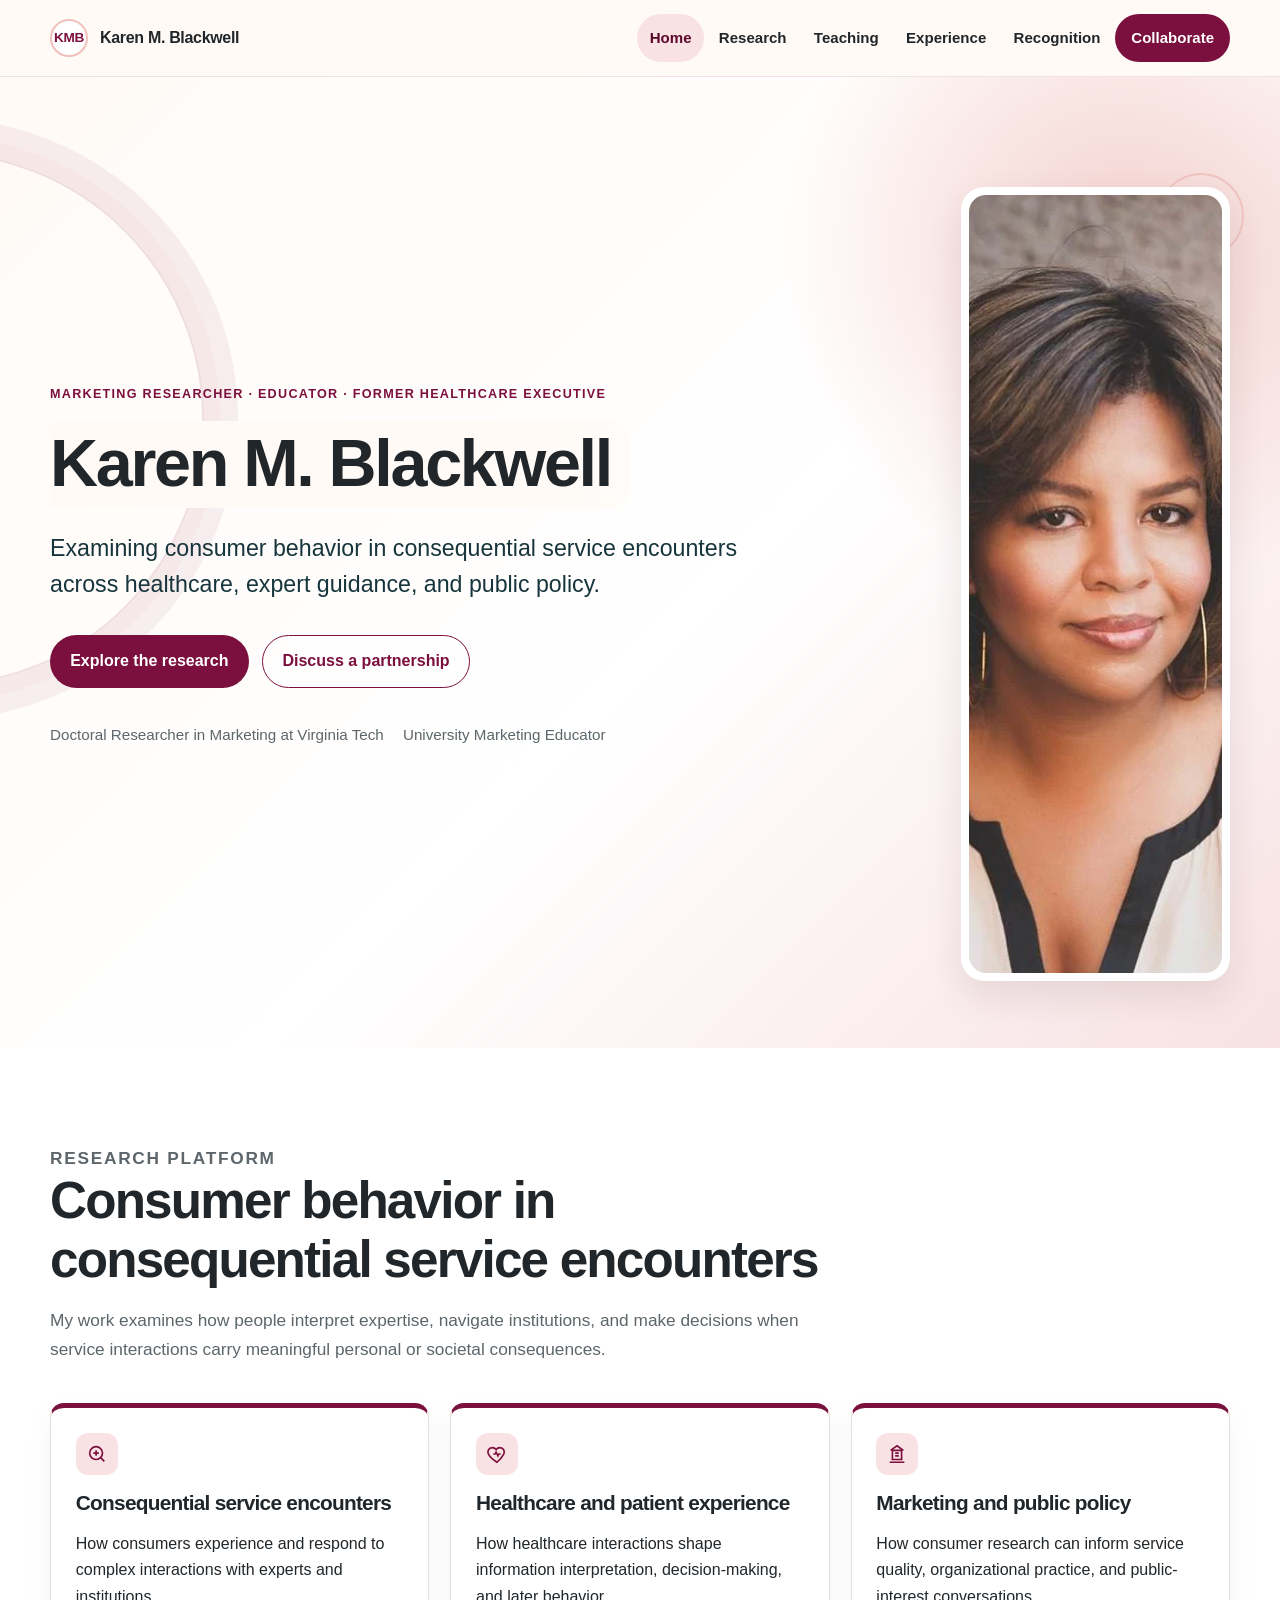
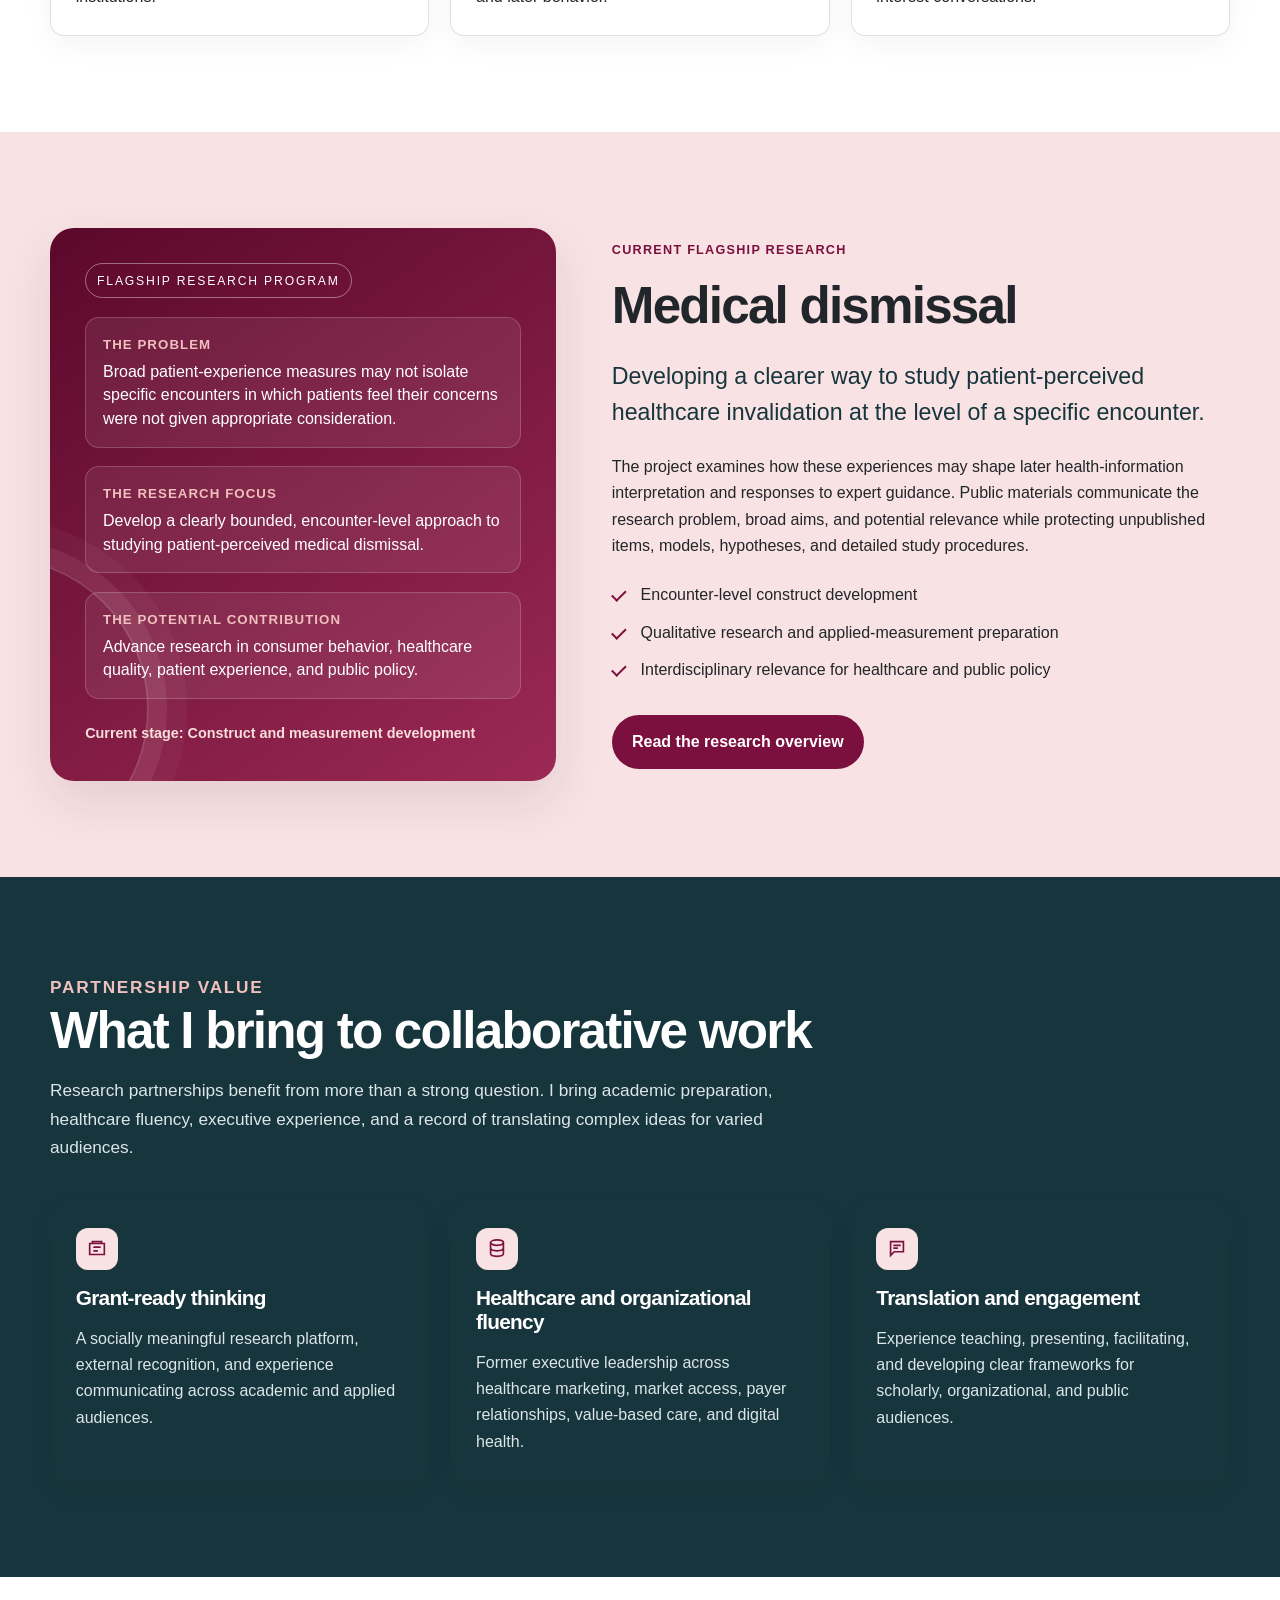
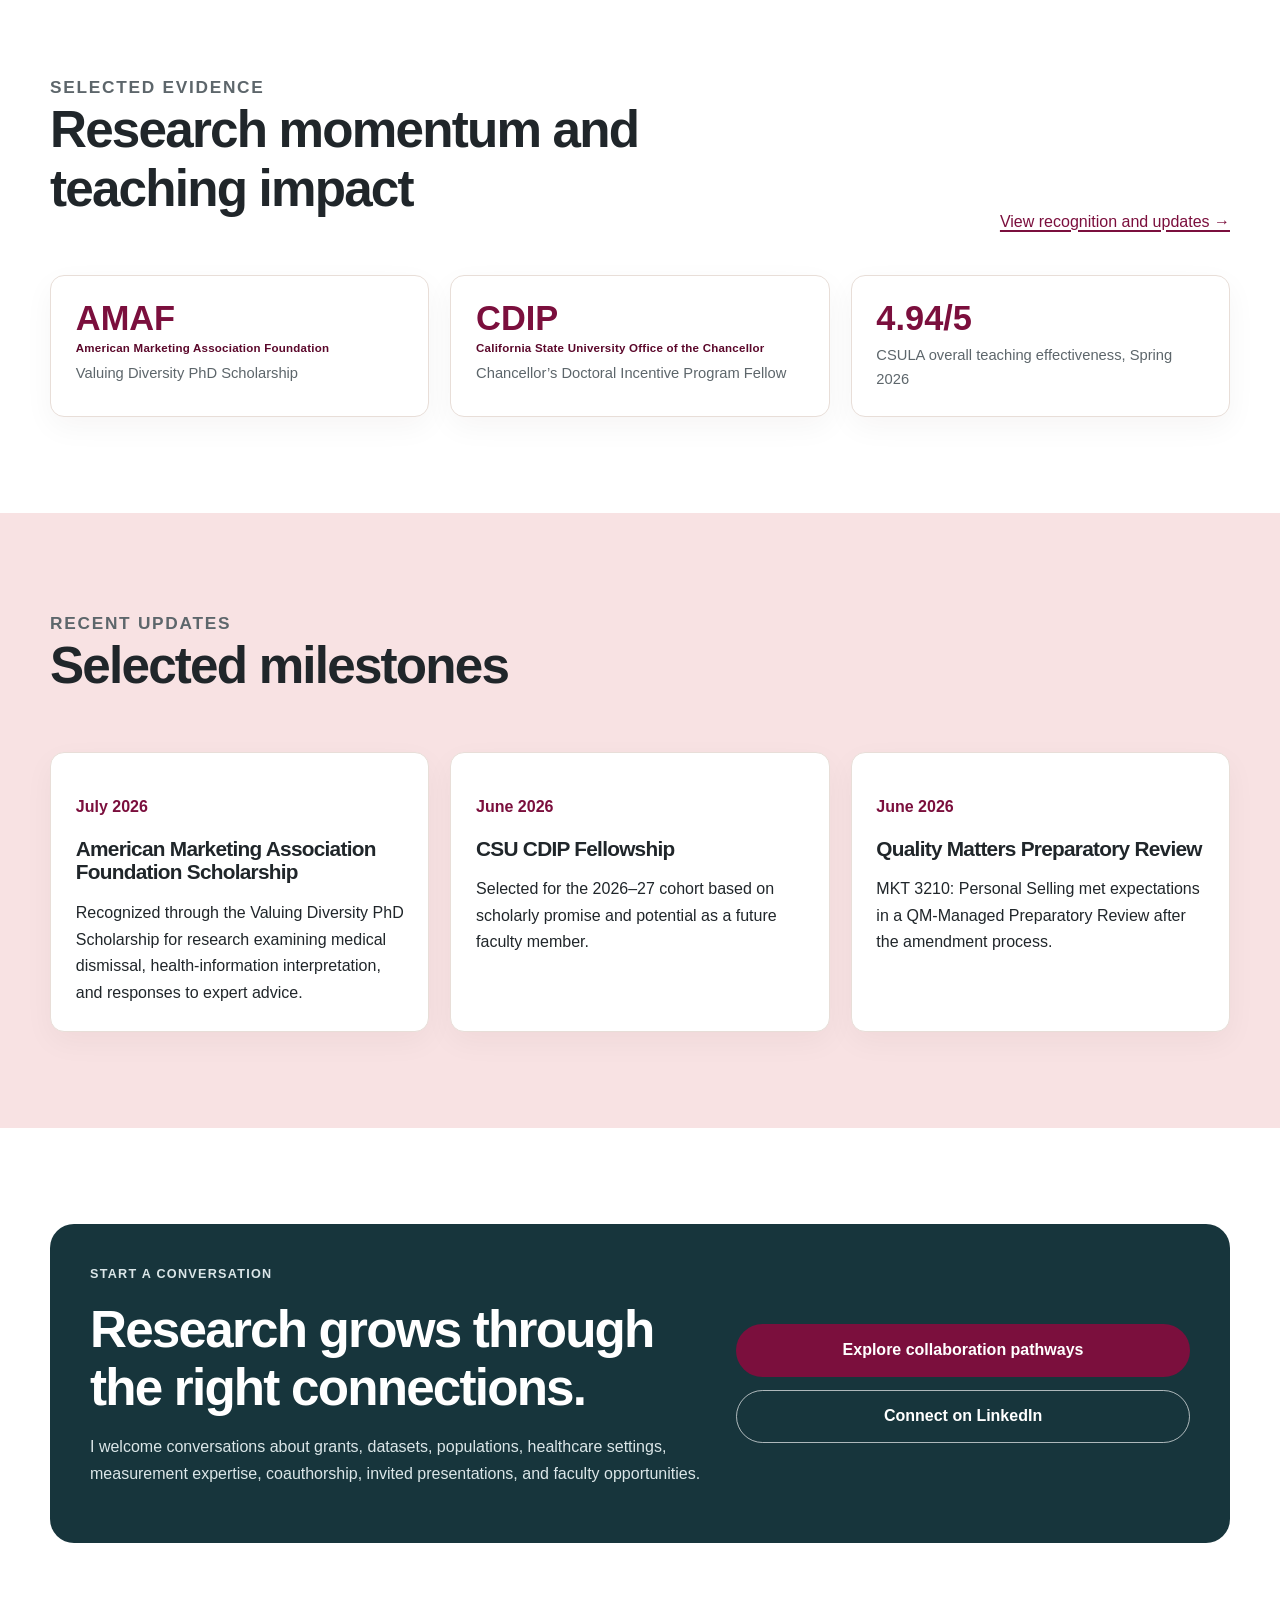
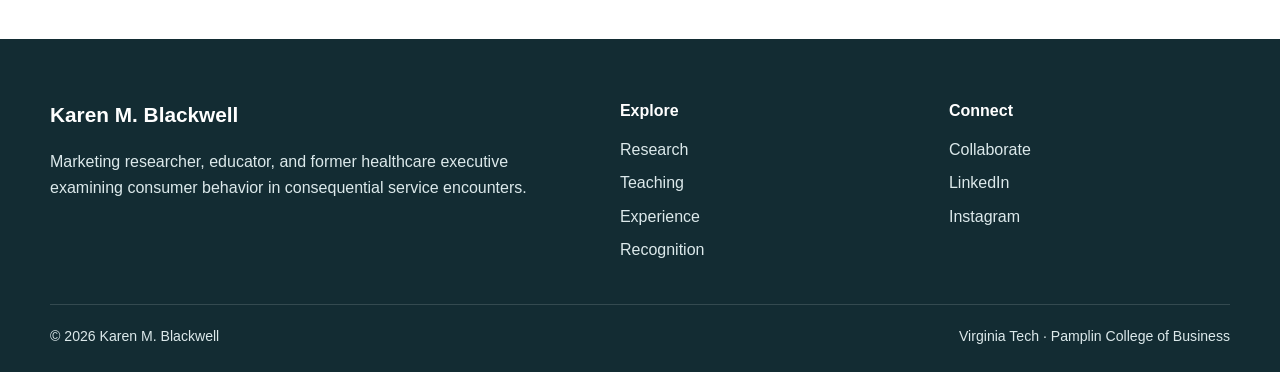
==== index.html @ cff6ad77 "Publish initial Karen M. Blackwell website" ====
<!doctype html>
<html lang="en">
<head>
  <meta charset="utf-8">
  <meta name="viewport" content="width=device-width, initial-scale=1">
  <title>Home | Karen M. Blackwell</title>
  <meta name="description" content="Karen M. Blackwell is a marketing researcher, educator, and former healthcare executive examining consumer behavior, healthcare, and public policy.">
  <meta name="theme-color" content="#7b0f3d">
  <link rel="canonical" href="https://karenmblackwell.com/">
  <link rel="icon" href="assets/images/favicon.svg" type="image/svg+xml">
  <link rel="stylesheet" href="assets/css/styles.css">
  <meta property="og:title" content="Home | Karen M. Blackwell">
  <meta property="og:description" content="Karen M. Blackwell is a marketing researcher, educator, and former healthcare executive examining consumer behavior, healthcare, and public policy.">
  <meta property="og:type" content="website">
  <meta property="og:url" content="https://karenmblackwell.com/">
  <meta property="og:image" content="https://karenmblackwell.com/assets/images/karen-blackwell-headshot.webp">
  <meta name="twitter:card" content="summary_large_image">
  <script type="application/ld+json">{
    "@context":"https://schema.org",
    "@type":"Person",
    "name":"Karen M. Blackwell",
    "url":"https://karenmblackwell.com",
    "image":"https://karenmblackwell.com/assets/images/karen-blackwell-headshot.webp",
    "jobTitle":"Marketing Researcher and Educator",
    "affiliation":[{"@type":"CollegeOrUniversity","name":"Virginia Tech — Pamplin College of Business"},{"@type":"CollegeOrUniversity","name":"California State University, Los Angeles"},{"@type":"CollegeOrUniversity","name":"California State University, Northridge"},{"@type":"CollegeOrUniversity","name":"San Diego State University"}],
    "sameAs":["https://www.linkedin.com/in/karenmblackwell/","https://www.instagram.com/karenmichelleblackwell/"]
  }</script>
</head>
<body>
<a class="skip-link" href="#main">Skip to main content</a>
<header class="site-header">
  <div class="container nav-wrap">
    <a class="brand" href="index.html" aria-label="Karen M. Blackwell home">
      <span class="brand-mark" aria-hidden="true">KMB</span><span class="brand-name">Karen M. Blackwell</span>
    </a>
    <button class="nav-toggle" aria-label="Open navigation" aria-expanded="false" aria-controls="site-nav">
      <svg viewBox="0 0 24 24" fill="none" stroke="currentColor" stroke-width="2"><path d="M4 7h16M4 12h16M4 17h16"/></svg>
    </button>
    <nav class="site-nav" id="site-nav" aria-label="Primary navigation"><a href="index.html" aria-current="page">Home</a>
<a href="research.html">Research</a>
<a href="teaching.html">Teaching</a>
<a href="experience.html">Experience</a>
<a href="recognition.html">Recognition</a>
<a href="collaborate.html" class="nav-cta">Collaborate</a></nav>
  </div>
</header>
<main id="main">
<section class="hero">
  <div class="container hero-grid">
    <div class="hero-copy">
      <p class="eyebrow">Marketing researcher · educator · former healthcare executive</p>
      <h1 class="hero-name">Karen M. Blackwell</h1>
      <p class="lede">Examining consumer behavior in consequential service encounters across healthcare, expert guidance, and public policy.</p>
      <div class="hero-actions">
        <a class="button button-primary" href="research.html">Explore the research</a>
        <a class="button button-secondary" href="collaborate.html">Discuss a partnership</a>
      </div>
      <div class="hero-meta">
        <span>Doctoral Researcher in Marketing at Virginia Tech</span>
        <span>University Marketing Educator</span>
      </div>
    </div>
    <div class="portrait-frame" aria-label="Portrait of Karen M. Blackwell">
      <div class="portrait-ring" aria-hidden="true"></div>
      <div class="portrait-card"><img src="assets/images/karen-blackwell-headshot.webp" width="748" height="778" alt="Karen M. Blackwell"></div>
    </div>
  </div>
</section>

<section class="section section-white">
  <div class="container">
    <div class="section-head"><div><p class="eyebrow">Research platform</p><h2>Consumer behavior in consequential service encounters</h2><p>My work examines how people interpret expertise, navigate institutions, and make decisions when service interactions carry meaningful personal or societal consequences.</p></div></div>
    <div class="grid-3">
      <article class="card card-accent"><div class="icon"><svg aria-hidden="true" viewBox="0 0 24 24" fill="none" stroke="currentColor" stroke-width="1.8"><circle cx="11" cy="11" r="7"/><path d="m20 20-4-4M11 8v6M8 11h6"/></svg></div><h3>Consequential service encounters</h3><p>How consumers experience and respond to complex interactions with experts and institutions.</p></article>
      <article class="card card-accent"><div class="icon"><svg aria-hidden="true" viewBox="0 0 24 24" fill="none" stroke="currentColor" stroke-width="1.8"><path d="M12 21s-7-4.35-9.2-8.5C.9 8.8 3.1 5 6.8 5c2.1 0 3.4 1.1 4.2 2.2C11.8 6.1 13.1 5 15.2 5c3.7 0 5.9 3.8 4 7.5C17 16.65 12 21 12 21Z"/><path d="M8 12h2l1-2 2 4 1-2h2"/></svg></div><h3>Healthcare and patient experience</h3><p>How healthcare interactions shape information interpretation, decision-making, and later behavior.</p></article>
      <article class="card card-accent"><div class="icon"><svg aria-hidden="true" viewBox="0 0 24 24" fill="none" stroke="currentColor" stroke-width="1.8"><path d="M4 21h16M6 18h12M7 8h10v10H7zM5 8l7-5 7 5"/><path d="M10 11h4M10 14h4"/></svg></div><h3>Marketing and public policy</h3><p>How consumer research can inform service quality, organizational practice, and public-interest conversations.</p></article>
    </div>
  </div>
</section>

<section class="section section-blush">
  <div class="container flagship">
    <div class="research-summary-panel" aria-label="Medical dismissal research summary">
      <span class="measure">Flagship research program</span>
      <div class="research-summary-item">
        <span class="research-summary-label">The problem</span>
        <p>Broad patient-experience measures may not isolate specific encounters in which patients feel their concerns were not given appropriate consideration.</p>
      </div>
      <div class="research-summary-item">
        <span class="research-summary-label">The research focus</span>
        <p>Develop a clearly bounded, encounter-level approach to studying patient-perceived medical dismissal.</p>
      </div>
      <div class="research-summary-item">
        <span class="research-summary-label">The potential contribution</span>
        <p>Advance research in consumer behavior, healthcare quality, patient experience, and public policy.</p>
      </div>
      <div class="research-stage">Current stage: Construct and measurement development</div>
    </div>
    <div>
      <p class="eyebrow">Current flagship research</p>
      <h2>Medical dismissal</h2>
      <p class="lede">Developing a clearer way to study patient-perceived healthcare invalidation at the level of a specific encounter.</p>
      <p>The project examines how these experiences may shape later health-information interpretation and responses to expert guidance. Public materials communicate the research problem, broad aims, and potential relevance while protecting unpublished items, models, hypotheses, and detailed study procedures.</p>
      <ul class="list-check"><li>Encounter-level construct development</li><li>Qualitative research and applied-measurement preparation</li><li>Interdisciplinary relevance for healthcare and public policy</li></ul>
      <div class="hero-actions"><a class="button button-primary" href="research.html#medical-dismissal">Read the research overview</a></div>
    </div>
  </div>
</section>

<section class="section section-teal">
  <div class="container">
    <div class="section-head"><div><p class="eyebrow">Partnership value</p><h2>What I bring to collaborative work</h2><p class="muted">Research partnerships benefit from more than a strong question. I bring academic preparation, healthcare fluency, executive experience, and a record of translating complex ideas for varied audiences.</p></div></div>
    <div class="grid-3">
      <article class="card card-teal"><div class="icon"><svg aria-hidden="true" viewBox="0 0 24 24" fill="none" stroke="currentColor" stroke-width="1.8"><path d="M4 6h16v12H4z"/><path d="M8 10h8M8 14h5M7 6V4h10v2"/></svg></div><h3>Grant-ready thinking</h3><p>A socially meaningful research platform, external recognition, and experience communicating across academic and applied audiences.</p></article>
      <article class="card card-teal"><div class="icon"><svg aria-hidden="true" viewBox="0 0 24 24" fill="none" stroke="currentColor" stroke-width="1.8"><ellipse cx="12" cy="5" rx="7" ry="3"/><path d="M5 5v6c0 1.7 3.1 3 7 3s7-1.3 7-3V5M5 11v6c0 1.7 3.1 3 7 3s7-1.3 7-3v-6"/></svg></div><h3>Healthcare and organizational fluency</h3><p>Former executive leadership across healthcare marketing, market access, payer relationships, value-based care, and digital health.</p></article>
      <article class="card card-teal"><div class="icon"><svg aria-hidden="true" viewBox="0 0 24 24" fill="none" stroke="currentColor" stroke-width="1.8"><path d="M5 4h14v11H9l-4 4V4Z"/><path d="M8 8h8M8 11h5"/></svg></div><h3>Translation and engagement</h3><p>Experience teaching, presenting, facilitating, and developing clear frameworks for scholarly, organizational, and public audiences.</p></article>
    </div>
  </div>
</section>

<section class="section section-white">
  <div class="container">
    <div class="section-head"><div><p class="eyebrow">Selected evidence</p><h2>Research momentum and teaching impact</h2></div><a href="recognition.html">View recognition and updates →</a></div>
    <div class="grid-3">
      <div class="card"><span class="number">AMAF</span><span class="card-source">American Marketing Association Foundation</span><span class="label">Valuing Diversity PhD Scholarship</span></div>
      <div class="card"><span class="number">CDIP</span><span class="card-source">California State University Office of the Chancellor</span><span class="label">Chancellor’s Doctoral Incentive Program Fellow</span></div>
      <div class="card"><span class="number">4.94/5</span><span class="label">CSULA overall teaching effectiveness, Spring 2026</span></div>
    </div>
  </div>
</section>

<section class="section section-blush">
  <div class="container">
    <div class="section-head"><div><p class="eyebrow">Recent updates</p><h2>Selected milestones</h2></div></div>
    <div class="grid-3">
      <article class="card"><p class="kicker">July 2026</p><h3>American Marketing Association Foundation Scholarship</h3><p>Recognized through the Valuing Diversity PhD Scholarship for research examining medical dismissal, health-information interpretation, and responses to expert advice.</p></article>
      <article class="card"><p class="kicker">June 2026</p><h3>CSU CDIP Fellowship</h3><p>Selected for the 2026–27 cohort based on scholarly promise and potential as a future faculty member.</p></article>
      <article class="card"><p class="kicker">June 2026</p><h3>Quality Matters Preparatory Review</h3><p>MKT 3210: Personal Selling met expectations in a QM-Managed Preparatory Review after the amendment process.</p></article>
    </div>
  </div>
</section>

<section class="section section-white">
  <div class="container contact-panel">
    <div><p class="eyebrow">Start a conversation</p><h2>Research grows through the right connections.</h2><p>I welcome conversations about grants, datasets, populations, healthcare settings, measurement expertise, coauthorship, invited presentations, and faculty opportunities.</p></div>
    <div class="contact-actions"><a class="button button-primary" href="collaborate.html">Explore collaboration pathways</a><a class="button button-secondary" href="https://www.linkedin.com/in/karenmblackwell/" target="_blank" rel="noopener">Connect on LinkedIn</a></div>
  </div>
</section>
</main>
<footer class="site-footer">
  <div class="container">
    <div class="footer-grid">
      <div>
        <div class="footer-brand">Karen M. Blackwell</div>
        <p>Marketing researcher, educator, and former healthcare executive examining consumer behavior in consequential service encounters.</p>
      </div>
      <div>
        <div class="footer-title">Explore</div>
        <div class="footer-links">
          <a href="research.html">Research</a><a href="teaching.html">Teaching</a><a href="experience.html">Experience</a><a href="recognition.html">Recognition</a>
        </div>
      </div>
      <div>
        <div class="footer-title">Connect</div>
        <div class="footer-links">
          <a href="collaborate.html">Collaborate</a>
          <a href="https://www.linkedin.com/in/karenmblackwell/" target="_blank" rel="noopener">LinkedIn</a>
          <a href="https://www.instagram.com/karenmichelleblackwell/" target="_blank" rel="noopener">Instagram</a>
        </div>
      </div>
    </div>
    <div class="footer-bottom"><span>© <span data-current-year></span> Karen M. Blackwell</span><span>Virginia Tech · Pamplin College of Business</span></div>
  </div>
</footer>
<script src="assets/js/main.js" defer></script>
</body>
</html>
---- assets/css/styles.css ----
:root {
  --burgundy: #7b0f3d;
  --burgundy-dark: #5b082b;
  --burgundy-soft: #9b2955;
  --teal: #1f414a;
  --teal-dark: #17353c;
  --ivory: #fffaf6;
  --paper: #ffffff;
  --blush: #f8e2e3;
  --peach: #efc0bc;
  --rose: #d9668f;
  --ink: #20262a;
  --muted: #5d666b;
  --line: #e8ded8;
  --shadow: 0 20px 50px rgba(62, 25, 39, 0.10);
  --radius: 24px;
  --radius-sm: 14px;
  --max: 1180px;
}

* { box-sizing: border-box; }
html { scroll-behavior: smooth; }
body {
  margin: 0;
  color: var(--ink);
  background: var(--ivory);
  font-family: Inter, ui-sans-serif, -apple-system, BlinkMacSystemFont, "Segoe UI", sans-serif;
  line-height: 1.65;
  text-rendering: optimizeLegibility;
}
img { max-width: 100%; display: block; }
a { color: var(--burgundy); text-decoration-thickness: 1.5px; text-underline-offset: 0.18em; }
a:hover { color: var(--burgundy-dark); }
button, a { -webkit-tap-highlight-color: transparent; }
:focus-visible { outline: 3px solid #e6a31a; outline-offset: 4px; border-radius: 6px; }
.skip-link { position: fixed; left: 1rem; top: -5rem; z-index: 999; background: var(--teal-dark); color: white; padding: .8rem 1rem; border-radius: 8px; }
.skip-link:focus { top: 1rem; }

.container { width: min(calc(100% - 2rem), var(--max)); margin-inline: auto; }
.site-header { position: sticky; top: 0; z-index: 50; background: rgba(255,250,246,.94); backdrop-filter: blur(16px); border-bottom: 1px solid rgba(123,15,61,.10); }
.nav-wrap { min-height: 76px; display: flex; align-items: center; justify-content: space-between; gap: 1rem; }
.brand { display: inline-flex; align-items: center; gap: .75rem; color: var(--ink); text-decoration: none; font-weight: 780; letter-spacing: -.02em; }
.brand-mark { width: 38px; height: 38px; border-radius: 50%; border: 2px solid var(--peach); display: grid; place-items: center; color: var(--burgundy); font-size: .85rem; background: white; }
.brand-name { white-space: nowrap; }
.nav-toggle { display: none; border: 0; background: transparent; padding: .5rem; color: var(--ink); }
.nav-toggle svg { width: 28px; height: 28px; }
.site-nav { display: flex; align-items: center; gap: .15rem; }
.site-nav a { color: var(--ink); text-decoration: none; font-weight: 650; padding: .7rem .78rem; border-radius: 999px; font-size: .94rem; }
.site-nav a:hover, .site-nav a[aria-current="page"] { background: var(--blush); color: var(--burgundy-dark); }
.site-nav .nav-cta { background: var(--burgundy); color: white; padding-inline: 1rem; }
.site-nav .nav-cta:hover, .site-nav .nav-cta[aria-current="page"] { background: var(--burgundy-dark); color: white; }

main { overflow: hidden; }
.hero { position: relative; min-height: 650px; display: grid; align-items: center; padding: 4.6rem 0 4.2rem; background:
 radial-gradient(circle at 88% 18%, rgba(239,192,188,.75), transparent 25%),
 linear-gradient(135deg, var(--ivory) 0%, #fff 55%, var(--blush) 100%); }
.hero::before, .page-hero::before { content:""; position:absolute; width: 530px; height: 530px; border-radius:50%; border: 2px solid rgba(123,15,61,.12); left:-330px; top:75px; box-shadow: 0 0 0 16px rgba(239,192,188,.12), 0 0 0 34px rgba(123,15,61,.06); }
.hero-grid { position: relative; display: grid; grid-template-columns: minmax(0, 1fr) 250px; gap: 1.25rem; align-items: center; }
.eyebrow { margin: 0 0 1rem; color: var(--burgundy); font-weight: 800; letter-spacing: .1em; text-transform: uppercase; font-size: .79rem; }
h1, h2, h3 { line-height: 1.15; margin-top: 0; letter-spacing: -.035em; }
h1 { font-size: clamp(3.15rem, 6vw, 5.8rem); margin-bottom: 1.25rem; }
h2 { font-size: clamp(2rem, 4vw, 3.35rem); margin-bottom: 1rem; }
h3 { font-size: 1.3rem; margin-bottom: .55rem; }
.lede { font-size: clamp(1.16rem, 2vw, 1.45rem); color: var(--teal-dark); max-width: 760px; line-height: 1.55; }
 .hero-copy { position: relative; z-index: 4; padding-right: 1rem; }
.hero-copy .lede { max-width: 700px; }
.hero-name { position: relative; z-index: 5; width: fit-content; max-width: calc(100% + 72px); margin-right: -72px; padding: .05em .28em .1em 0; background: linear-gradient(90deg, rgba(255,250,246,.99) 0%, rgba(255,250,246,.96) 78%, rgba(255,250,246,.72) 100%); border-radius: 0 20px 20px 0; font-size: clamp(3.05rem, 5.2vw, 5rem); white-space: nowrap; }
.hero-actions { display: flex; gap: .85rem; flex-wrap: wrap; margin-top: 2rem; }
.button { display: inline-flex; align-items: center; justify-content: center; gap: .55rem; min-height: 48px; border-radius: 999px; padding: .78rem 1.2rem; text-decoration: none; font-weight: 780; border: 1px solid transparent; }
.button-primary { background: var(--burgundy); color: white; }
.button-primary:hover { color: white; background: var(--burgundy-dark); transform: translateY(-1px); }
.button-secondary { border-color: var(--burgundy); color: var(--burgundy); background: rgba(255,255,255,.55); }
.button-secondary:hover { background: var(--blush); }
.hero-meta { display: flex; flex-wrap: wrap; gap: .7rem 1.2rem; margin-top: 2.1rem; color: var(--muted); font-size: .95rem; }
.hero-meta span { display: inline-flex; gap: .45rem; align-items: center; }
.portrait-frame { position: relative; z-index: 2; justify-self: end; align-self: center; width: min(100%, 250px); margin: 2.25rem 0 0 -3.75rem; }
.portrait-card { position: relative; z-index: 2; padding: .5rem; background: white; border-radius: 23px; box-shadow: 0 16px 36px rgba(62,25,39,.10); }
.portrait-card img { width: 100%; aspect-ratio: .90; object-fit: cover; object-position: center 20%; border-radius: 17px; }
.portrait-ring { position: absolute; inset: -14px -14px auto auto; width: 86px; height: 86px; border: 2px solid var(--peach); border-radius: 50%; z-index: 1; opacity: .85; }

.section { padding: 6rem 0; }
.section-sm { padding: 4rem 0; }
.section-white { background: white; }
.section-teal { background: var(--teal-dark); color: white; }
.section-teal .eyebrow { color: var(--peach); }
.section-teal .muted, .section-teal p { color: #dbe6e8; }
.section-blush { background: var(--blush); }
.section-head { display: flex; align-items: end; justify-content: space-between; gap: 2rem; margin-bottom: 2.5rem; }
.section-head > div { max-width: 790px; }
.section-head p { margin: 0; color: var(--muted); font-size: 1.08rem; }
.kicker { color: var(--burgundy); font-weight: 800; }
.grid-2 { display: grid; grid-template-columns: repeat(2, minmax(0, 1fr)); gap: 1.5rem; }
.grid-3 { display: grid; grid-template-columns: repeat(3, minmax(0, 1fr)); gap: 1.3rem; }
.grid-4 { display: grid; grid-template-columns: repeat(4, minmax(0, 1fr)); gap: 1.1rem; }
.card { position: relative; background: white; padding: 1.55rem; border: 1px solid var(--line); border-radius: var(--radius-sm); box-shadow: 0 10px 30px rgba(45,28,34,.045); }
.card p:last-child { margin-bottom: 0; }
.card .icon { width: 42px; height: 42px; border-radius: 12px; display: grid; place-items: center; margin-bottom: 1rem; background: var(--blush); color: var(--burgundy); }
.card .icon svg { width: 22px; height: 22px; }
.card-accent { border-top: 5px solid var(--burgundy); }
.card-teal { background: var(--teal-dark); color: white; border-color: transparent; }
.card-teal p { color: #dbe6e8; }
.number { display:block; font-size: 2.15rem; font-weight: 850; color: var(--burgundy); line-height: 1; margin-bottom: .45rem; }
 .card-source { display:block; margin:-.12rem 0 .35rem; color:var(--burgundy-dark); font-size:.72rem; font-weight:760; line-height:1.3; letter-spacing:.02em; }
.label { display:block; color: var(--muted); font-size: .92rem; }

.flagship { display: grid; grid-template-columns: .9fr 1.1fr; gap: 3.5rem; align-items: center; }
.research-summary-panel { position: relative; min-height: 430px; padding: 2.2rem; border-radius: var(--radius); background: linear-gradient(145deg, var(--burgundy-dark), var(--burgundy-soft)); color: white; overflow: hidden; box-shadow: var(--shadow); display: flex; flex-direction: column; gap: 1.15rem; }
.research-summary-panel::before { content:""; position:absolute; width: 300px; height:300px; border: 2px solid rgba(255,255,255,.18); border-radius:50%; left:-205px; bottom:-80px; box-shadow: 0 0 0 18px rgba(239,192,188,.09), 0 0 0 38px rgba(255,255,255,.035); }
.research-summary-panel .measure { align-self:flex-start; position:relative; z-index:1; color:#fff; font-size:.76rem; letter-spacing:.15em; text-transform:uppercase; border:1px solid rgba(255,255,255,.4); border-radius:999px; padding:.42rem .68rem; }
.research-summary-item { position:relative; z-index:1; padding:1rem 1.05rem; border:1px solid rgba(255,255,255,.18); border-radius:14px; background:rgba(255,255,255,.075); }
.research-summary-label { display:block; color:var(--peach); font-weight:820; font-size:.83rem; letter-spacing:.08em; text-transform:uppercase; margin-bottom:.25rem; }
.research-summary-item p { margin:0; color:white; line-height:1.48; }
.research-stage { position:relative; z-index:1; margin-top:auto; padding-top:.3rem; color:#f8dedb; font-size:.9rem; font-weight:700; }
.objective-grid { margin:1rem 0 2rem; }
.objective-number { display:inline-grid; place-items:center; width:38px; height:38px; margin-bottom:.9rem; border-radius:50%; background:var(--blush); color:var(--burgundy); font-weight:850; }
.list-check { list-style: none; padding: 0; margin: 1.4rem 0 0; }
.list-check li { position: relative; padding-left: 1.8rem; margin-bottom: .7rem; }
.list-check li::before { content:""; position:absolute; left:0; top:.5em; width:.75rem; height:.4rem; border-left: 2px solid var(--burgundy); border-bottom: 2px solid var(--burgundy); transform: rotate(-45deg); }
.section-teal .list-check li::before { border-color: var(--peach); }

.quote { padding: 1.6rem; border-left: 4px solid var(--rose); background: white; border-radius: 0 var(--radius-sm) var(--radius-sm) 0; }
.quote blockquote { margin: 0; font-size: 1.08rem; }
.quote cite { display: block; margin-top: .8rem; color: var(--muted); font-style: normal; font-size: .9rem; }

.page-hero { position: relative; padding: 5.3rem 0 4.2rem; background: linear-gradient(135deg, #fff 0%, var(--blush) 100%); border-bottom: 1px solid var(--line); }
.page-hero .container { position: relative; }
.page-hero h1 { font-size: clamp(2.8rem, 6vw, 5rem); max-width: 980px; }
.page-hero .lede { max-width: 900px; }

.content-grid { display: grid; grid-template-columns: minmax(0, 1fr) 300px; gap: 4rem; align-items: start; }
.sidebar { position: sticky; top: 105px; }
.sidebar-card { background: white; border:1px solid var(--line); border-radius: var(--radius-sm); padding:1.3rem; }
.sidebar-card + .sidebar-card { margin-top:1rem; }
.sidebar-card h3 { font-size:1rem; letter-spacing:0; }
.sidebar-card ul { padding-left:1.1rem; margin-bottom:0; }
.prose { font-size:1.07rem; }
.prose h2 { margin-top:3.3rem; }
.prose h2:first-child { margin-top:0; }
.prose h3 { margin-top:2rem; }
.prose p { max-width: 80ch; }
.callout { margin:2rem 0; padding:1.5rem; border-radius: var(--radius-sm); background:var(--blush); border-left:5px solid var(--burgundy); }
.tags { display:flex; flex-wrap:wrap; gap:.55rem; margin-top:1rem; }
.tag { display:inline-flex; padding:.35rem .68rem; border-radius:999px; background:#f2ece8; color:var(--teal-dark); font-size:.86rem; font-weight:700; }

.timeline { position:relative; padding-left:1.7rem; }
.timeline::before { content:""; position:absolute; left:.32rem; top:.3rem; bottom:.3rem; width:2px; background:var(--peach); }
.timeline-item { position:relative; padding:0 0 2.2rem 1.35rem; }
.timeline-item::before { content:""; position:absolute; left:-1.82rem; top:.35rem; width:.75rem; height:.75rem; border-radius:50%; background:var(--burgundy); border:3px solid var(--ivory); box-shadow:0 0 0 2px var(--burgundy); }
.timeline-item time { color:var(--burgundy); font-weight:800; font-size:.88rem; text-transform:uppercase; letter-spacing:.08em; }
.timeline-item h3 { margin:.35rem 0 .45rem; }

.experience-band { display:grid; grid-template-columns: 300px 1fr; gap:3rem; padding:2.4rem 0; border-top:1px solid var(--line); }
.experience-band:first-child { border-top:0; padding-top:0; }
.experience-band h2 { font-size:2rem; }
.metric-row { display:flex; flex-wrap:wrap; gap:1rem; margin:1.2rem 0; }
.metric-chip { padding:.7rem .85rem; border-radius:12px; background:var(--blush); color:var(--burgundy-dark); font-weight:780; }
.editorial-image { border-radius: var(--radius); overflow:hidden; background:#ed91aa; box-shadow:var(--shadow); }
.editorial-image img { width:100%; aspect-ratio:1.15; object-fit:cover; object-position:center 25%; }

.collab-grid { display:grid; grid-template-columns: repeat(2,minmax(0,1fr)); gap:1.2rem; }
.collab-card { background:white; border:1px solid var(--line); border-radius:18px; padding:1.5rem; }
.collab-card h3 { display:flex; align-items:center; gap:.65rem; }
.collab-card h3 span { width:30px; height:30px; display:grid; place-items:center; border-radius:50%; background:var(--blush); color:var(--burgundy); font-size:.85rem; }
.contact-panel { display:grid; grid-template-columns:1.15fr .85fr; gap:2rem; padding:2.5rem; border-radius:var(--radius); background:var(--teal-dark); color:white; }
.contact-panel p { color:#dbe6e8; }
.contact-actions { display:flex; flex-direction:column; justify-content:center; gap:.8rem; }
.contact-actions .button-secondary { color:white; border-color:rgba(255,255,255,.65); background:transparent; }
.contact-actions .button-secondary:hover { background:rgba(255,255,255,.1); }
.contact-panel-form { grid-template-columns:.82fr 1.18fr; align-items:start; }
.contact-panel-form .eyebrow { color:var(--peach); }
.contact-panel-form .button-secondary { color:white; border-color:rgba(255,255,255,.65); background:transparent; }
.contact-panel-form .button-secondary:hover { color:white; background:rgba(255,255,255,.1); }
.contact-privacy { font-size:.9rem; }
.inquiry-form { background:white; color:var(--ink); padding:1.5rem; border-radius:18px; box-shadow:0 14px 35px rgba(0,0,0,.12); }
.form-grid { display:grid; grid-template-columns:repeat(2,minmax(0,1fr)); gap:1rem; }
.form-field { display:flex; flex-direction:column; gap:.35rem; }
.form-field-full { grid-column:1 / -1; }
.form-field label { font-weight:760; font-size:.9rem; }
.form-field input, .form-field select, .form-field textarea { width:100%; border:1px solid #cfc7c2; border-radius:10px; padding:.72rem .78rem; color:var(--ink); background:white; font:inherit; line-height:1.35; }
.form-field textarea { resize:vertical; min-height:140px; }
.form-field input:focus, .form-field select:focus, .form-field textarea:focus { border-color:var(--burgundy); outline:3px solid rgba(123,15,61,.14); outline-offset:0; }
.inquiry-form .button { margin-top:1rem; }
.form-status { margin:.75rem 0 0; color:var(--muted) !important; font-size:.88rem; }
.form-status.is-error { color:#8a1939 !important; font-weight:700; }
.form-status.is-success { color:#23683c !important; font-weight:700; }
.honeypot { position:absolute !important; left:-10000px !important; width:1px !important; height:1px !important; overflow:hidden !important; }

.site-footer { background:#132c33; color:#dce9eb; padding:3.7rem 0 1.5rem; }
.footer-grid { display:grid; grid-template-columns:1.3fr .7fr .7fr; gap:3rem; }
.footer-brand { color:white; font-size:1.3rem; font-weight:800; margin-bottom:.7rem; }
.footer-links { display:flex; flex-direction:column; gap:.45rem; }
.footer-links a { color:#dce9eb; text-decoration:none; }
.footer-links a:hover { color:white; text-decoration:underline; }
.footer-title { color:white; font-weight:780; margin-bottom:.75rem; }
.footer-bottom { display:flex; justify-content:space-between; gap:1rem; flex-wrap:wrap; border-top:1px solid rgba(255,255,255,.14); padding-top:1.25rem; margin-top:2.5rem; font-size:.88rem; }

.utility-note { font-size:.88rem; color:var(--muted); }
.visually-hidden { position:absolute !important; width:1px; height:1px; padding:0; margin:-1px; overflow:hidden; clip:rect(0,0,0,0); white-space:nowrap; border:0; }

@media (max-width: 960px) {
  .nav-toggle { display:block; }
  .site-nav { position:absolute; left:1rem; right:1rem; top:68px; display:none; flex-direction:column; align-items:stretch; padding:.85rem; background:var(--ivory); border:1px solid var(--line); border-radius:16px; box-shadow:var(--shadow); }
  .site-nav.open { display:flex; }
  .site-nav a { text-align:center; }
  .hero { min-height:auto; }
  .flagship, .content-grid, .contact-panel { grid-template-columns:1fr; }
  .hero-copy { padding-right:0; }
  .hero-grid { grid-template-columns:minmax(0,1fr) 230px; gap:1rem; }
  .portrait-frame { width:min(100%,230px); margin:2rem 0 0 -3rem; }
  .grid-4 { grid-template-columns:repeat(2,minmax(0,1fr)); }
  .sidebar { position:static; order:-1; }
  .experience-band { grid-template-columns:1fr; gap:1rem; }
  .footer-grid { grid-template-columns:1fr 1fr; }
  .footer-grid > :first-child { grid-column:1 / -1; }
}

@media (max-width: 760px) {
  .hero { min-height:auto; padding:3.4rem 0 3.2rem; }
  .hero-grid { position:relative; grid-template-columns:1fr; gap:1.2rem; }
  .hero-copy { text-align:left; padding-right:145px; }
  .hero-copy .lede { margin-inline:0; }
  .hero-name { width:auto; max-width:none; margin-right:0; padding:0; background:transparent; border-radius:0; white-space:normal; font-size:clamp(2.8rem,8.8vw,4.2rem); }
  .hero-actions, .hero-meta { justify-content:flex-start; }
  .portrait-frame { position:absolute; top:.5rem; right:0; justify-self:auto; width:118px; margin:0; }
  .portrait-card { padding:.32rem; border-radius:50%; }
  .portrait-card img { aspect-ratio:1; border-radius:50%; object-position:center 22%; }
  .portrait-ring { display:none; }
}

@media (max-width: 640px) {
  .hero-copy { text-align:center; padding-right:0; }
  .hero-copy .lede { margin-inline:auto; }
  .hero-actions, .hero-meta { justify-content:center; }
  .portrait-frame { display:none; }
}

@media (max-width: 680px) {
  .container { width:min(calc(100% - 1.25rem), var(--max)); }
  .brand-name { font-size:.95rem; }
  .hero { padding-top:3.2rem; }
  h1 { font-size:clamp(2.75rem,14vw,4rem); }
  .hero-grid { gap:1.4rem; }
  .section { padding:4.5rem 0; }
  .section-head { display:block; }
  .grid-2, .grid-3, .grid-4, .collab-grid { grid-template-columns:1fr; }
  .page-hero { padding:4rem 0 3rem; }
  .footer-grid { grid-template-columns:1fr; }
  .footer-grid > :first-child { grid-column:auto; }
  .button { width:100%; }
  .hero-actions { flex-direction:column; }
  .contact-panel { padding:1.6rem; }
  .form-grid { grid-template-columns:1fr; }
  .form-field-full { grid-column:auto; }
  .research-summary-panel { min-height:auto; padding:1.5rem; }
}

@media (prefers-reduced-motion: no-preference) {
  .button, .card { transition: transform .18s ease, box-shadow .18s ease, background .18s ease; }
  .card:hover { transform: translateY(-3px); box-shadow:0 16px 36px rgba(45,28,34,.08); }
}


/* Final responsive portrait behavior: full card on large screens, compact avatar on tablets, hidden on small phones. */
@media (min-width: 1025px) {
  .hero-grid { grid-template-columns: minmax(0, 1fr) clamp(230px, 21vw, 292px); }
  .portrait-frame { width: 100%; max-width: 292px; margin-left: -3.5rem; }
  .portrait-card img { aspect-ratio: .86; object-position: center 20%; }
}

@media (min-width: 701px) and (max-width: 1024px) {
  .hero { min-height: auto; padding: 3.7rem 0 3.5rem; }
  .hero-grid { position: relative; grid-template-columns: 1fr; gap: 1.25rem; }
  .hero-copy { padding-right: clamp(150px, 22vw, 184px); text-align: left; }
  .hero-copy .lede { margin-inline: 0; }
  .hero-name { width: auto; max-width: none; margin-right: 0; padding: 0; background: transparent; border-radius: 0; white-space: normal; font-size: clamp(3rem, 7.3vw, 4.5rem); }
  .hero-actions, .hero-meta { justify-content: flex-start; }
  .portrait-frame { position: absolute; top: .35rem; right: 0; width: clamp(132px, 17vw, 160px); max-width: 160px; margin: 0; justify-self: auto; }
  .portrait-card { padding: .35rem; border-radius: 50%; box-shadow: 0 12px 28px rgba(62,25,39,.12); }
  .portrait-card img { display: block; width: 100%; aspect-ratio: 1; object-fit: cover; object-position: center 20%; border-radius: 50%; }
  .portrait-ring { display: none; }
}

@media (max-width: 700px) {
  .hero-copy { padding-right: 0; text-align: center; }
  .hero-copy .lede { margin-inline: auto; }
  .hero-actions, .hero-meta { justify-content: center; }
  .portrait-frame { display: none; }
}

/* Final responsive portrait layout: beside the hero on wide screens; centered in its own row below the hero copy on narrower screens. */
@media (max-width: 1024px) {
  .hero {
    min-height: auto;
    padding: 3.7rem 0 3.5rem;
  }

  .hero-grid {
    position: relative;
    grid-template-columns: 1fr;
    gap: 2rem;
  }

  .hero-copy {
    padding-right: 0;
  }

  .hero-name {
    max-width: none;
    margin-right: 0;
    padding-right: 0;
    white-space: normal;
  }

  .portrait-frame {
    position: static;
    display: block;
    grid-column: 1;
    justify-self: center;
    align-self: auto;
    width: clamp(210px, 30vw, 275px);
    max-width: 275px;
    margin: .25rem auto 0;
  }

  .portrait-card {
    padding: .45rem;
    border-radius: 24px;
    box-shadow: 0 14px 32px rgba(62,25,39,.10);
  }

  .portrait-card img {
    display: block;
    width: 100%;
    aspect-ratio: .92;
    object-fit: cover;
    object-position: center 18%;
    border-radius: 18px;
  }

  .portrait-ring {
    display: block;
    width: 70px;
    height: 70px;
    inset: -12px -12px auto auto;
  }
}

@media (max-width: 760px) {
  .hero-copy {
    padding-right: 0;
    text-align: center;
  }

  .hero-copy .lede {
    margin-inline: auto;
  }

  .hero-actions,
  .hero-meta {
    justify-content: center;
  }

  .portrait-frame {
    width: clamp(185px, 46vw, 225px);
    max-width: 225px;
    margin-top: .4rem;
  }

  .portrait-card {
    border-radius: 22px;
  }

  .portrait-card img {
    aspect-ratio: .94;
    border-radius: 16px;
  }

  .portrait-ring {
    width: 60px;
    height: 60px;
    inset: -10px -10px auto auto;
  }
}

@media (max-width: 480px) {
  .hero-grid {
    gap: 1.65rem;
  }

  .portrait-frame {
    display: block;
    width: clamp(160px, 52vw, 190px);
    max-width: 190px;
    margin-top: .2rem;
  }

  .portrait-card {
    padding: .38rem;
    border-radius: 20px;
  }

  .portrait-card img {
    aspect-ratio: .96;
    object-position: center 18%;
    border-radius: 15px;
  }

  .portrait-ring {
    display: none;
  }
}
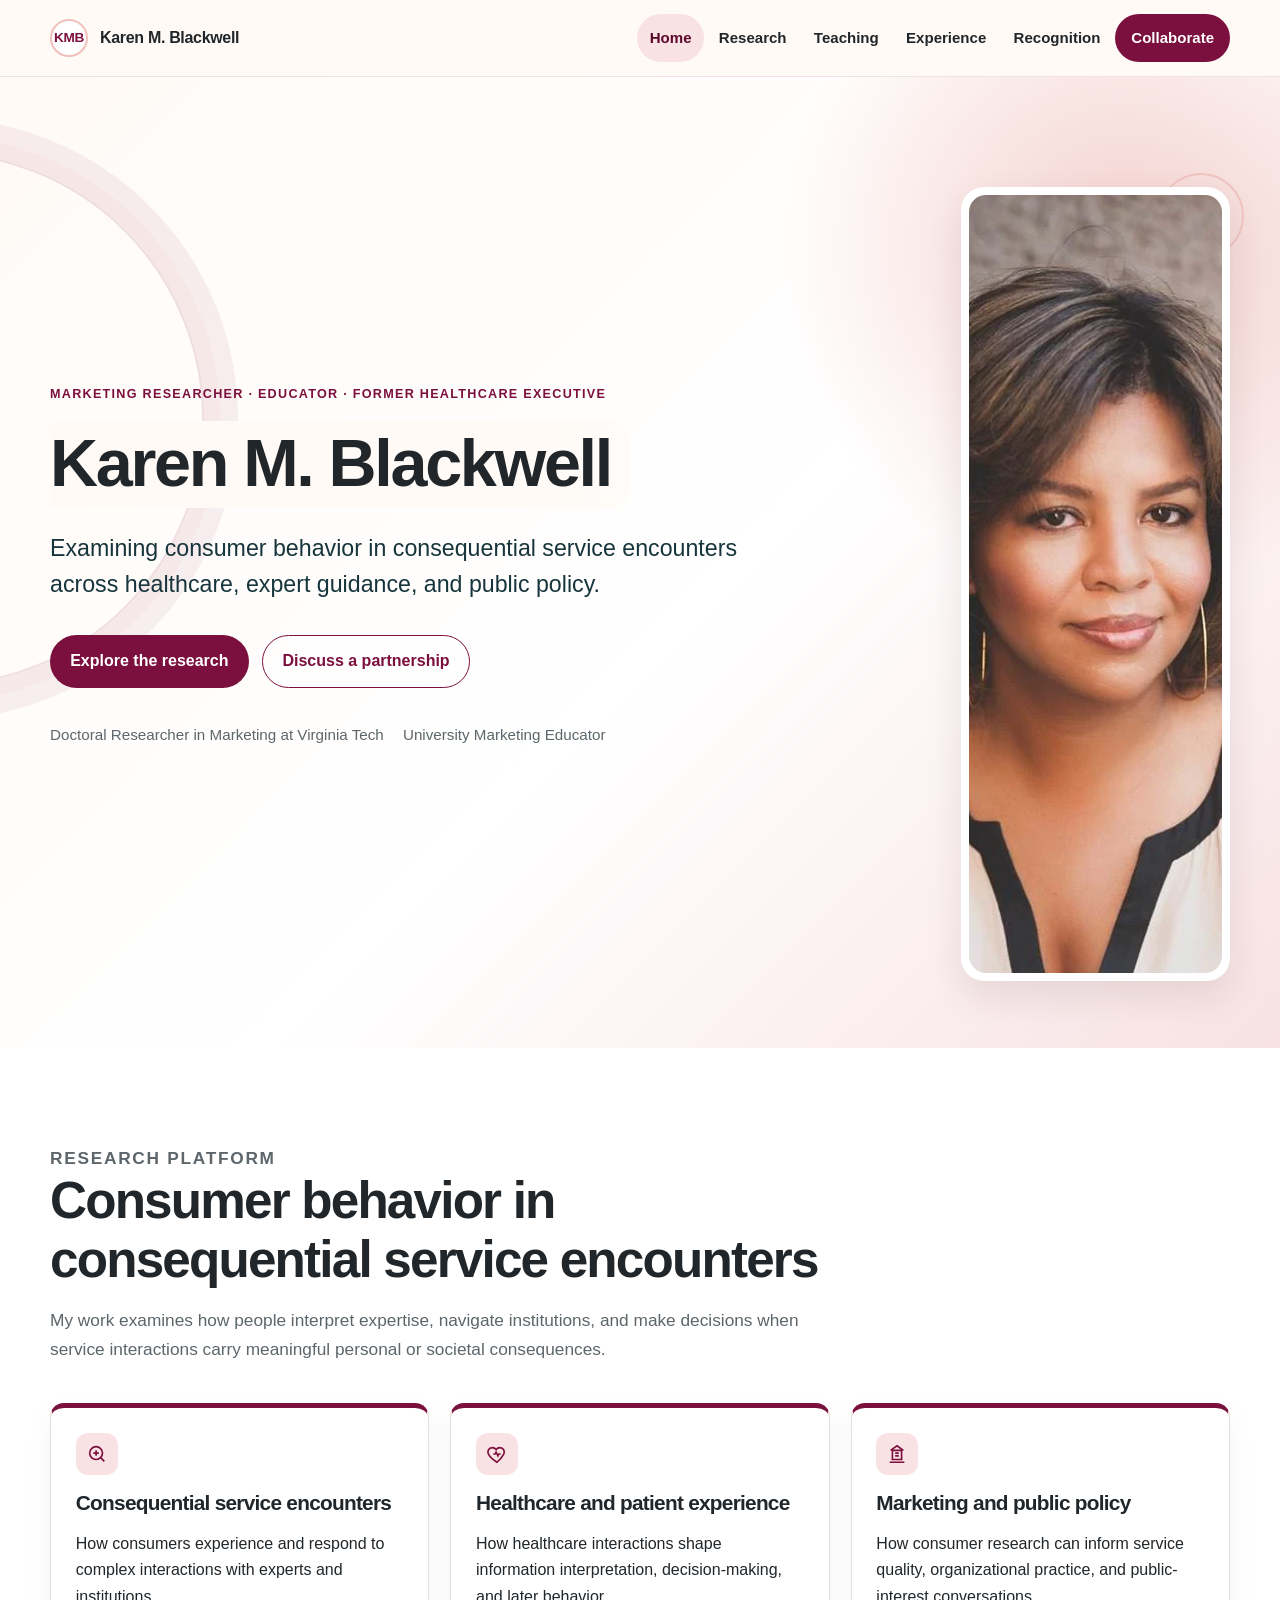
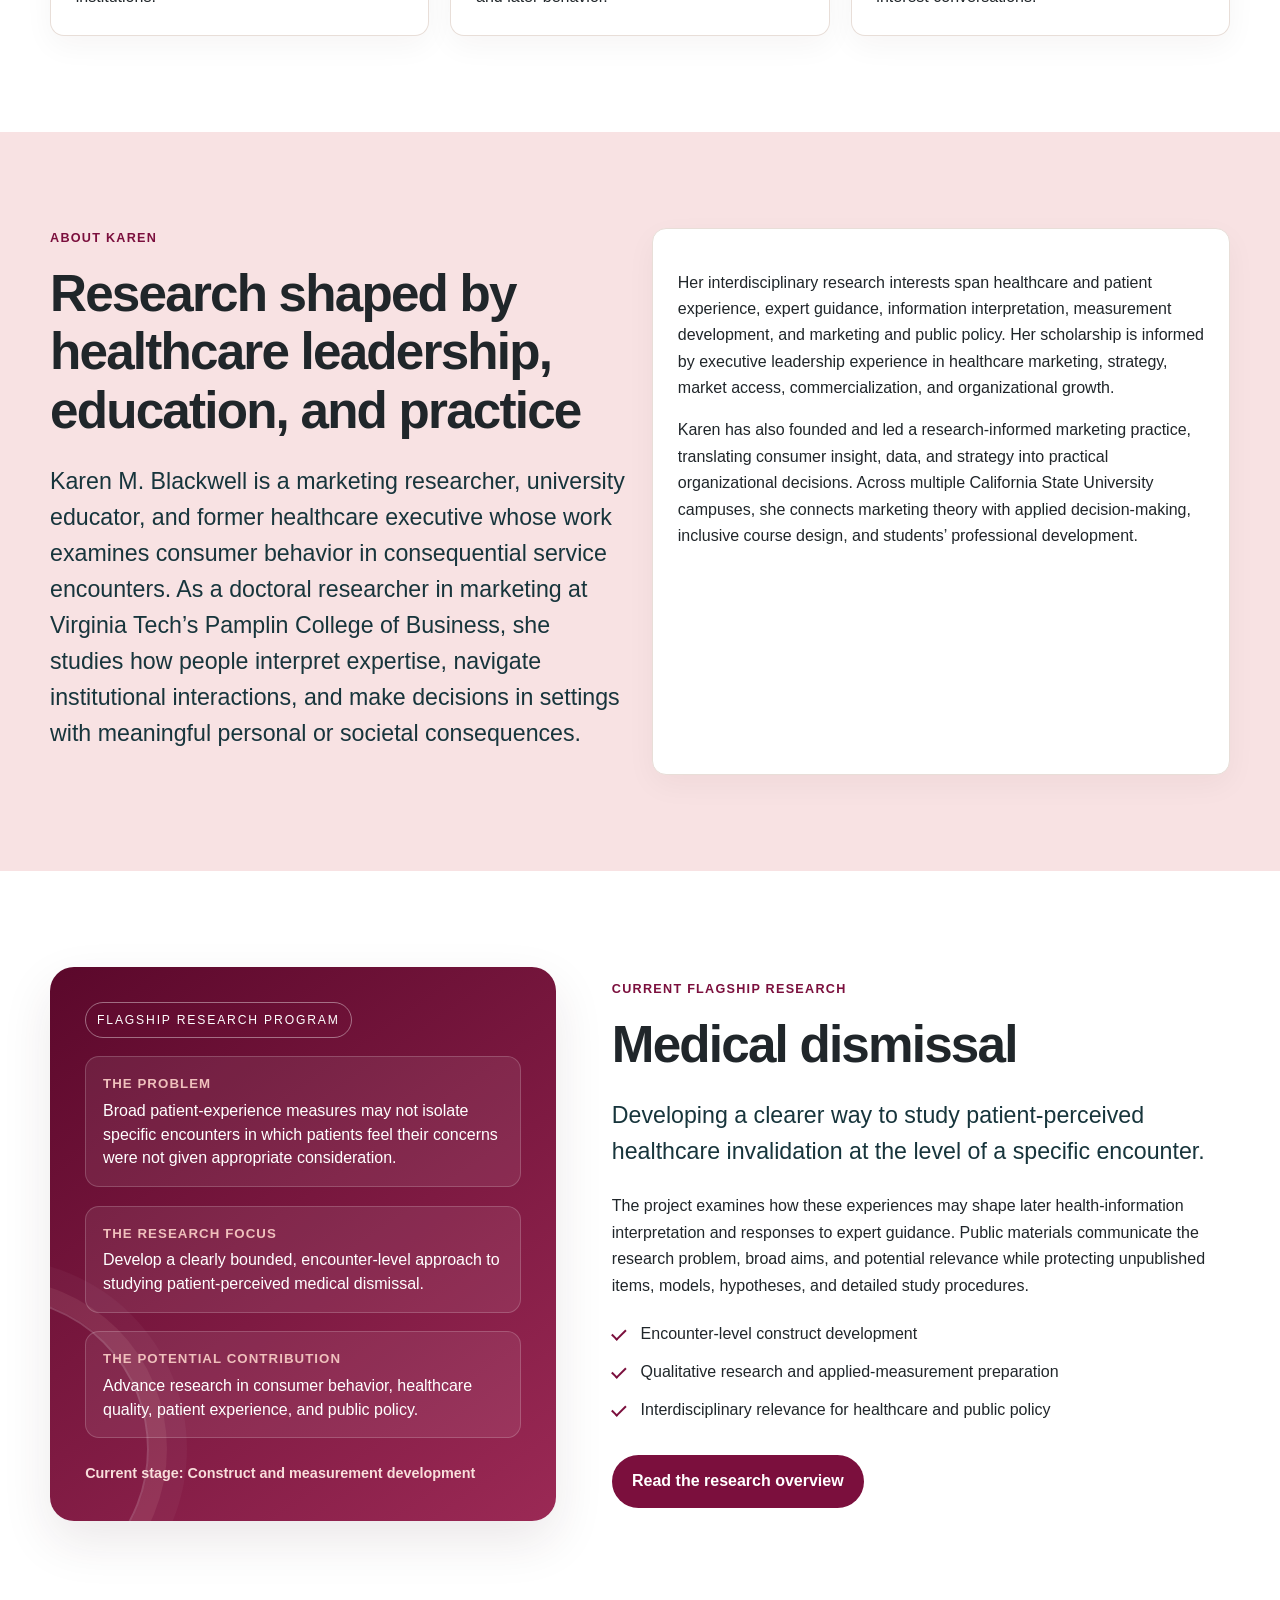
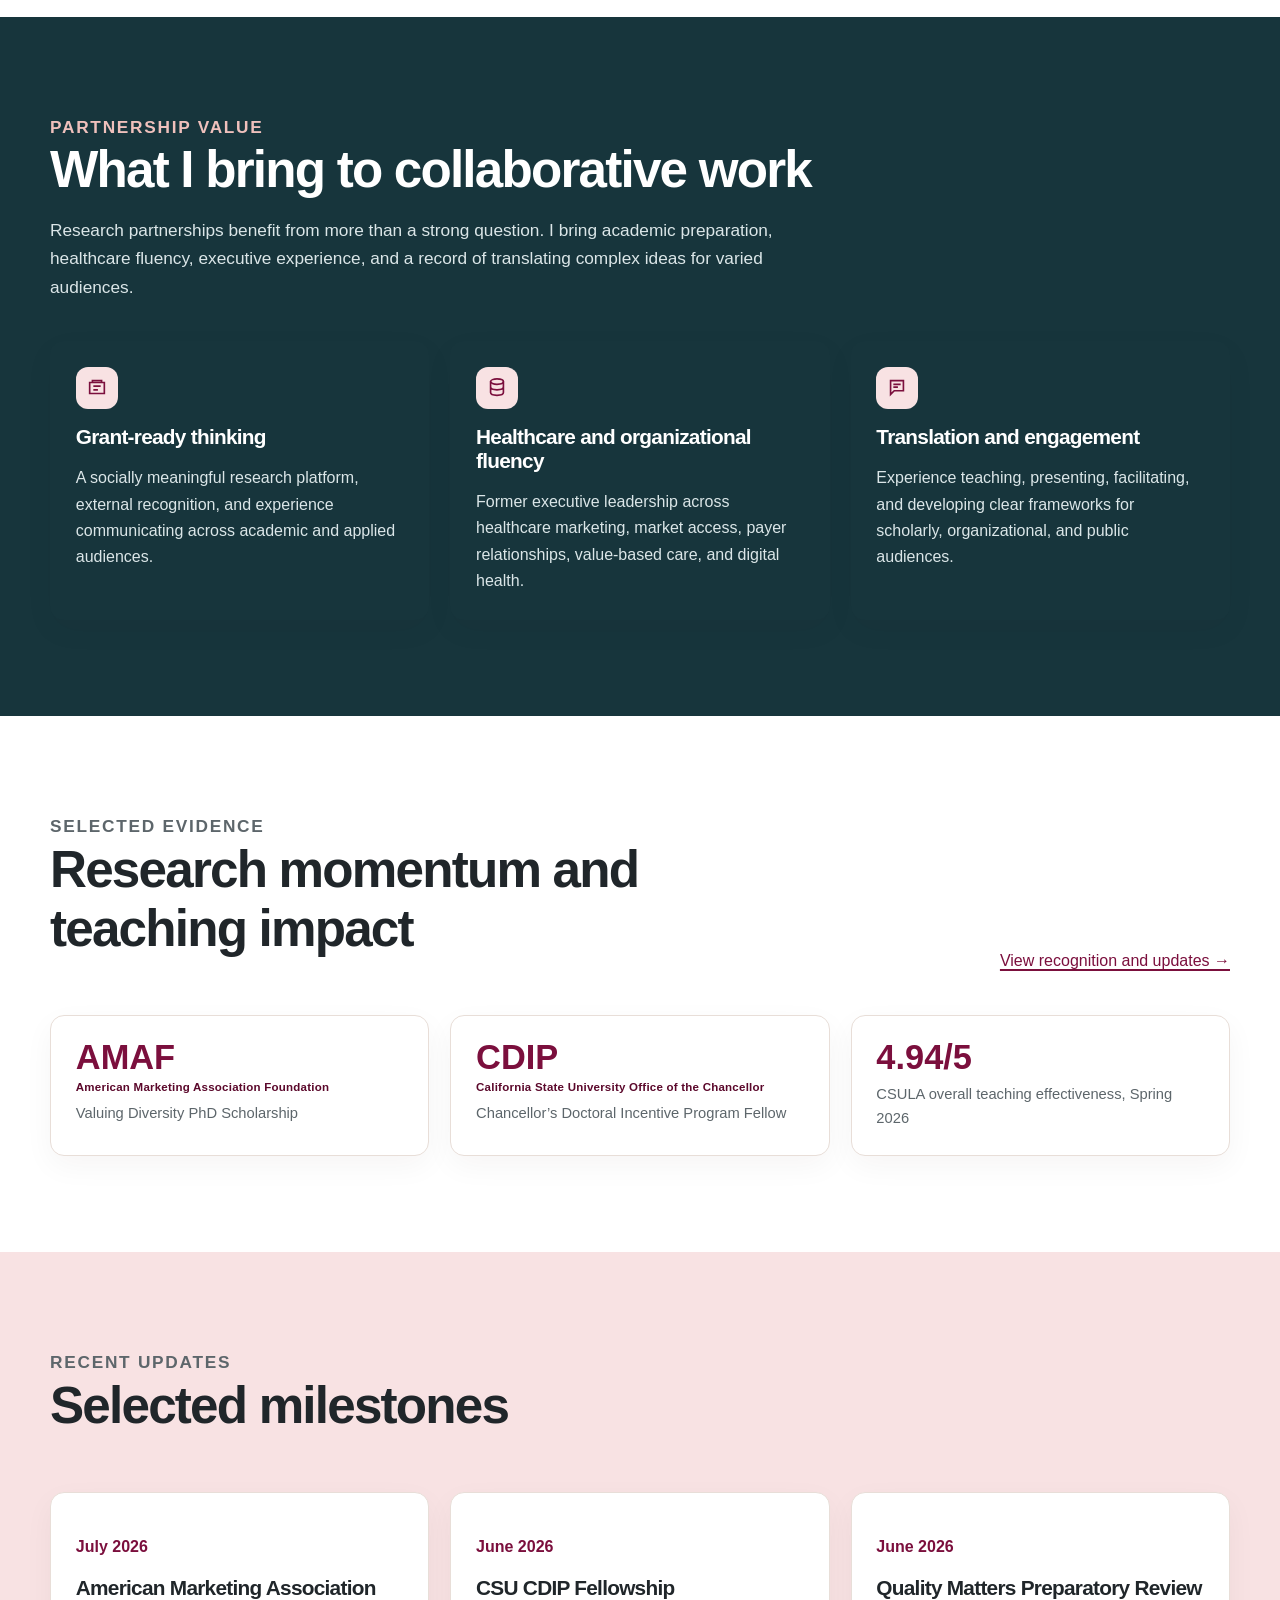
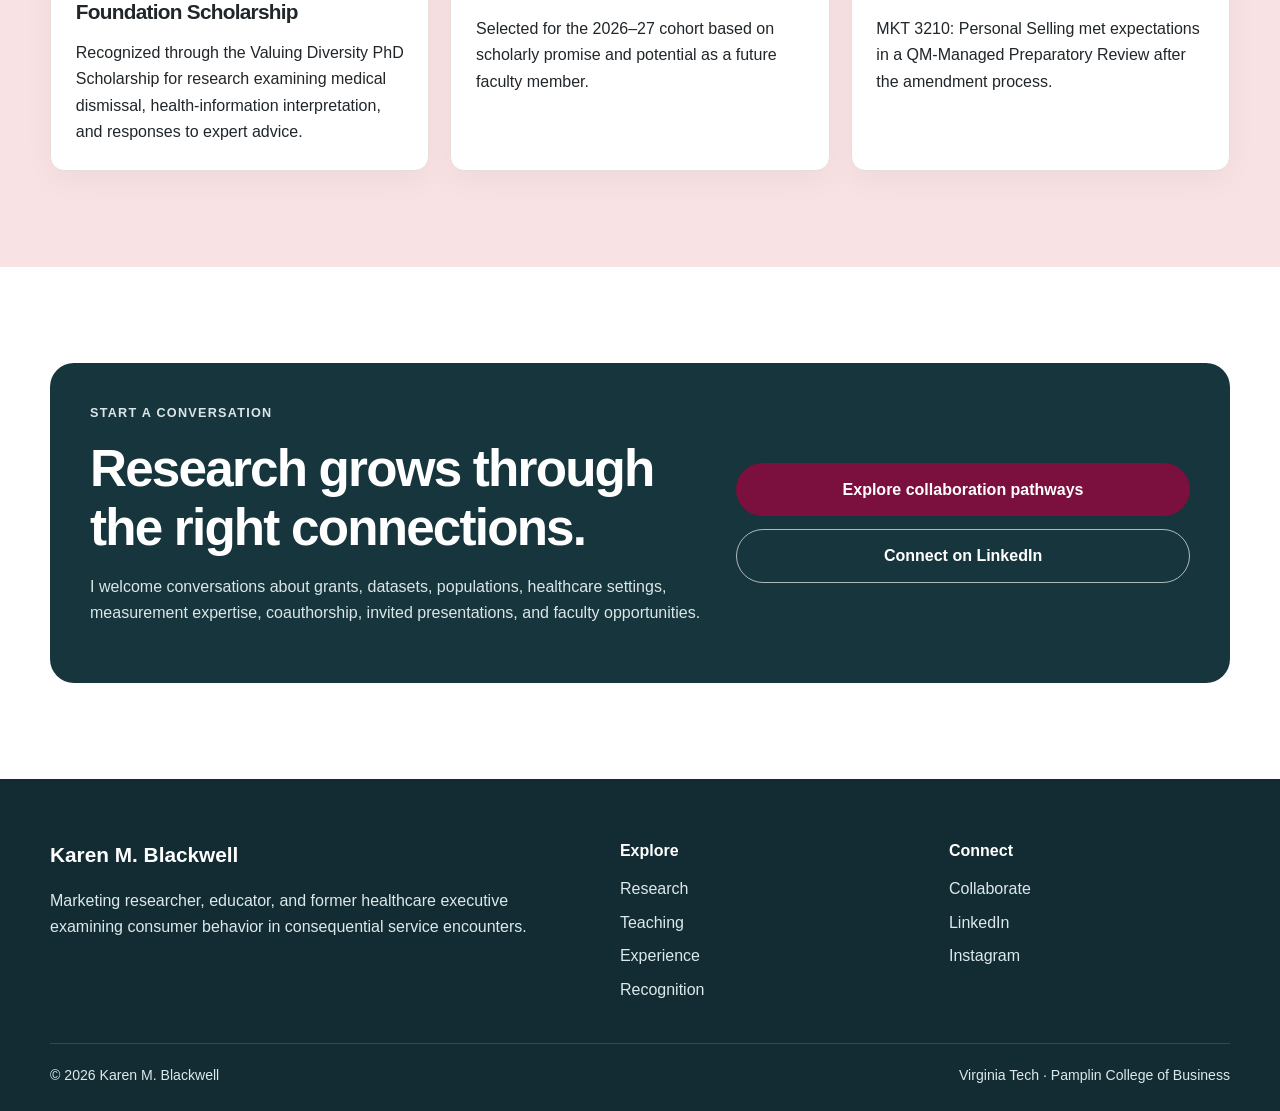
==== commit 6a686a2a: "Add About Karen biography to homepage" ====
--- a/index.html
+++ b/index.html
@@ -78,7 +78,21 @@
   </div>
 </section>
 
-<section class="section section-blush">
+<section class="section section-blush" aria-labelledby="about-karen-heading">
+  <div class="container grid-2">
+    <div>
+      <p class="eyebrow">About Karen</p>
+      <h2 id="about-karen-heading">Research shaped by healthcare leadership, education, and practice</h2>
+      <p class="lede">Karen M. Blackwell is a marketing researcher, university educator, and former healthcare executive whose work examines consumer behavior in consequential service encounters. As a doctoral researcher in marketing at Virginia Tech’s Pamplin College of Business, she studies how people interpret expertise, navigate institutional interactions, and make decisions in settings with meaningful personal or societal consequences.</p>
+    </div>
+    <div class="card">
+      <p>Her interdisciplinary research interests span healthcare and patient experience, expert guidance, information interpretation, measurement development, and marketing and public policy. Her scholarship is informed by executive leadership experience in healthcare marketing, strategy, market access, commercialization, and organizational growth.</p>
+      <p>Karen has also founded and led a research-informed marketing practice, translating consumer insight, data, and strategy into practical organizational decisions. Across multiple California State University campuses, she connects marketing theory with applied decision-making, inclusive course design, and students’ professional development.</p>
+    </div>
+  </div>
+</section>
+
+<section class="section section-white">
   <div class="container flagship">
     <div class="research-summary-panel" aria-label="Medical dismissal research summary">
       <span class="measure">Flagship research program</span>
@@ -174,4 +188,4 @@
 </footer>
 <script src="assets/js/main.js" defer></script>
 </body>
-</html>+</html>
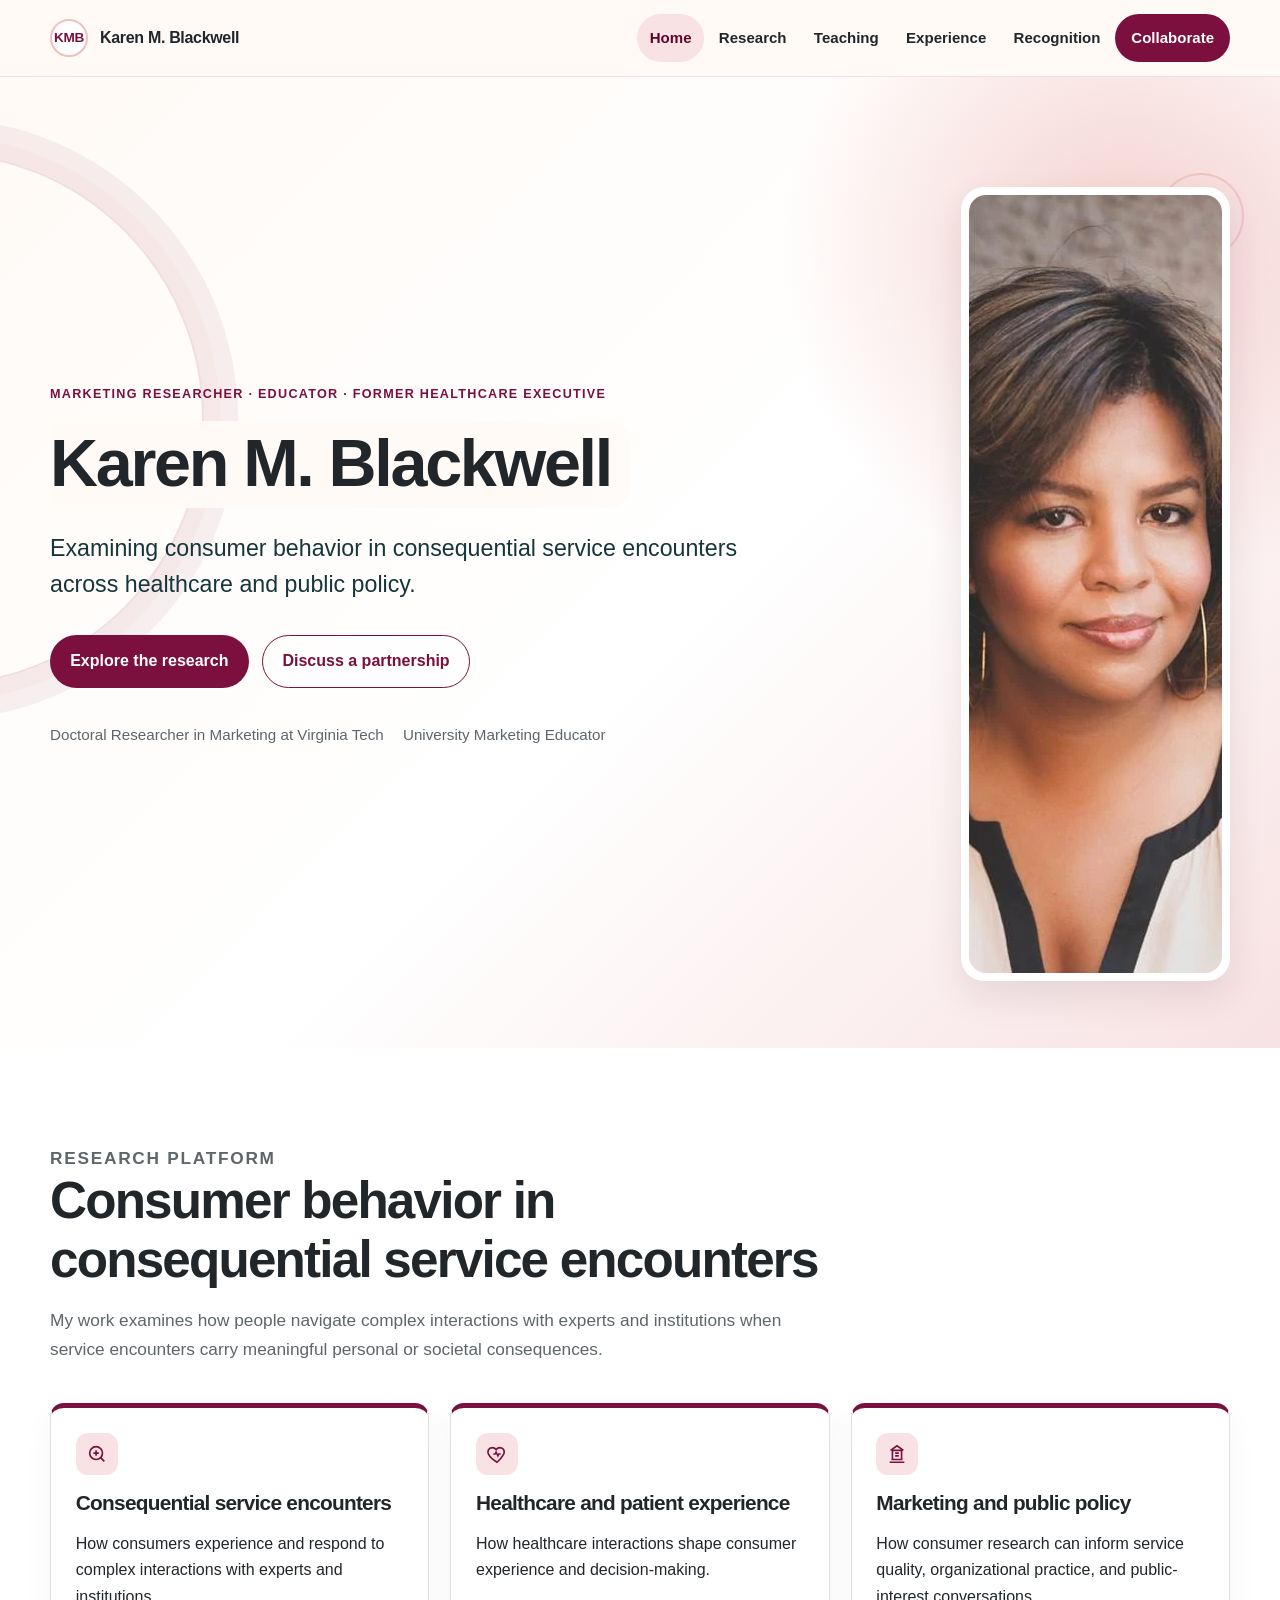
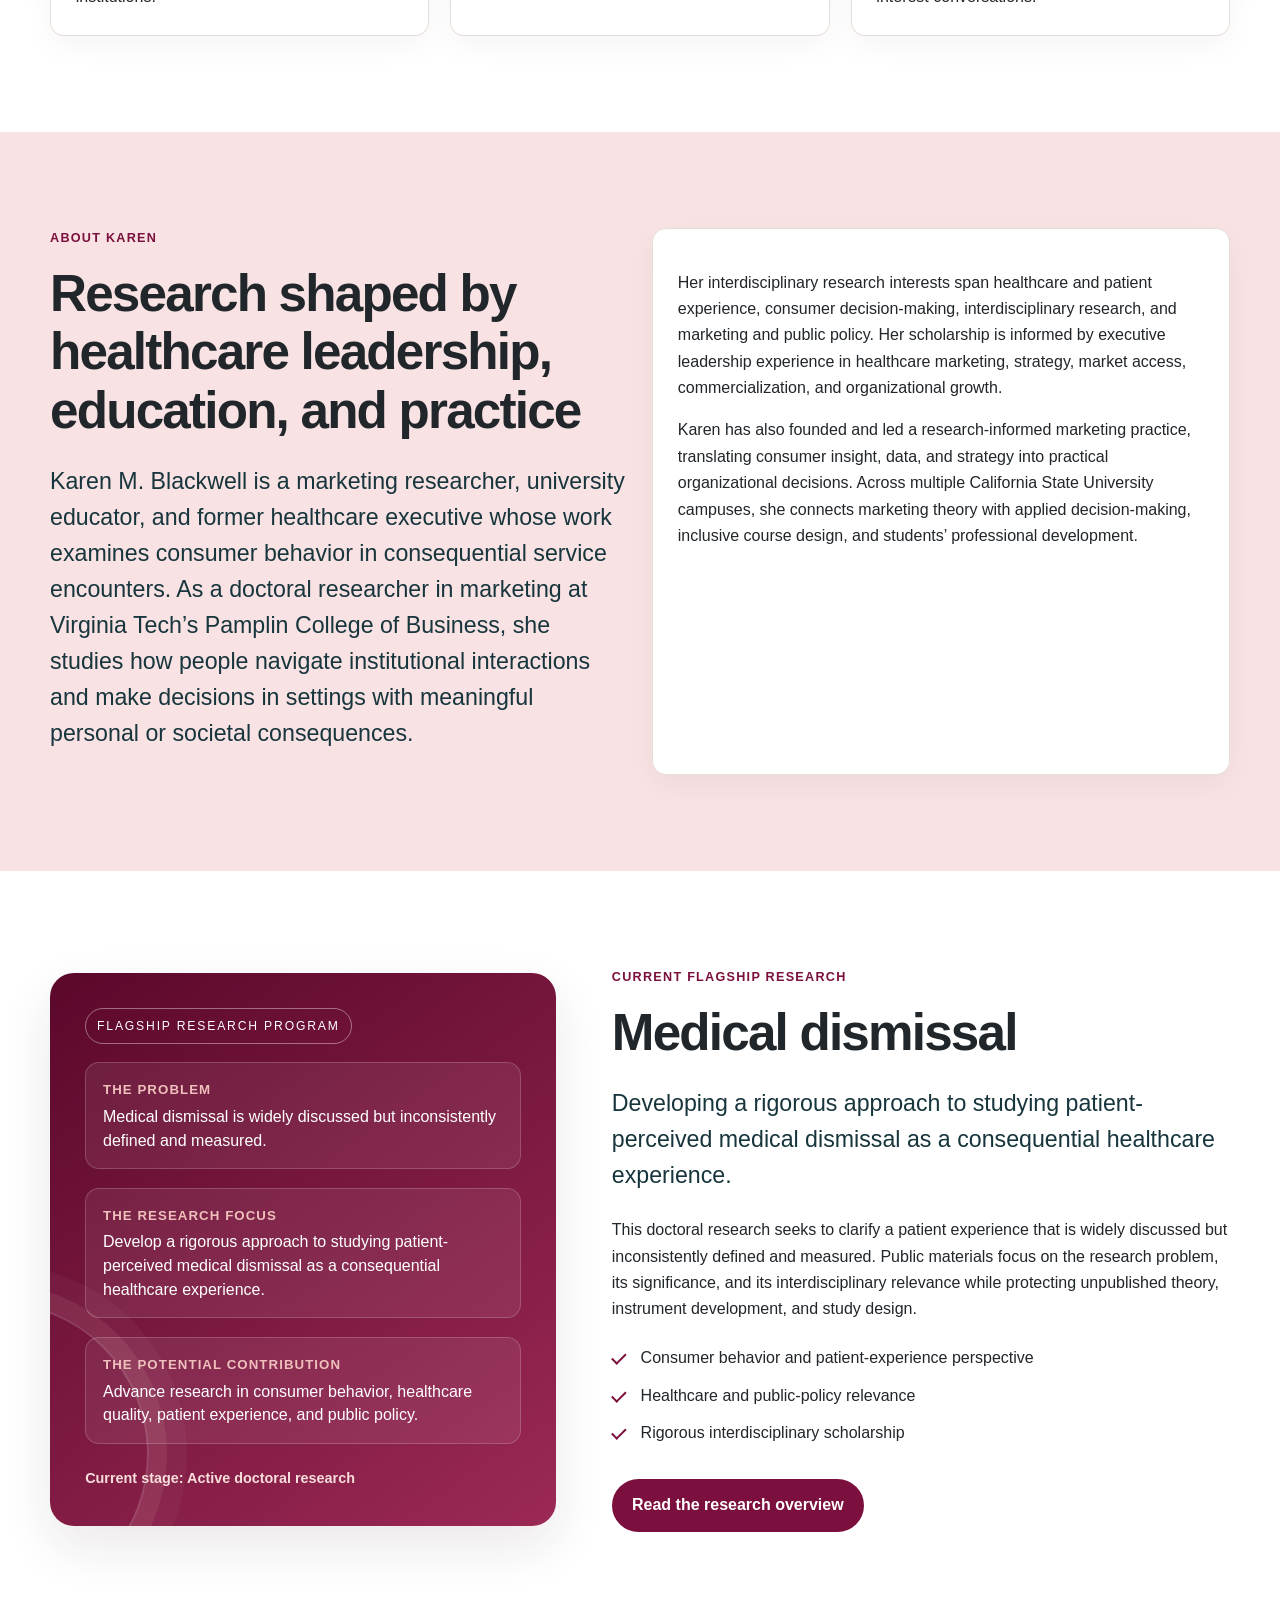
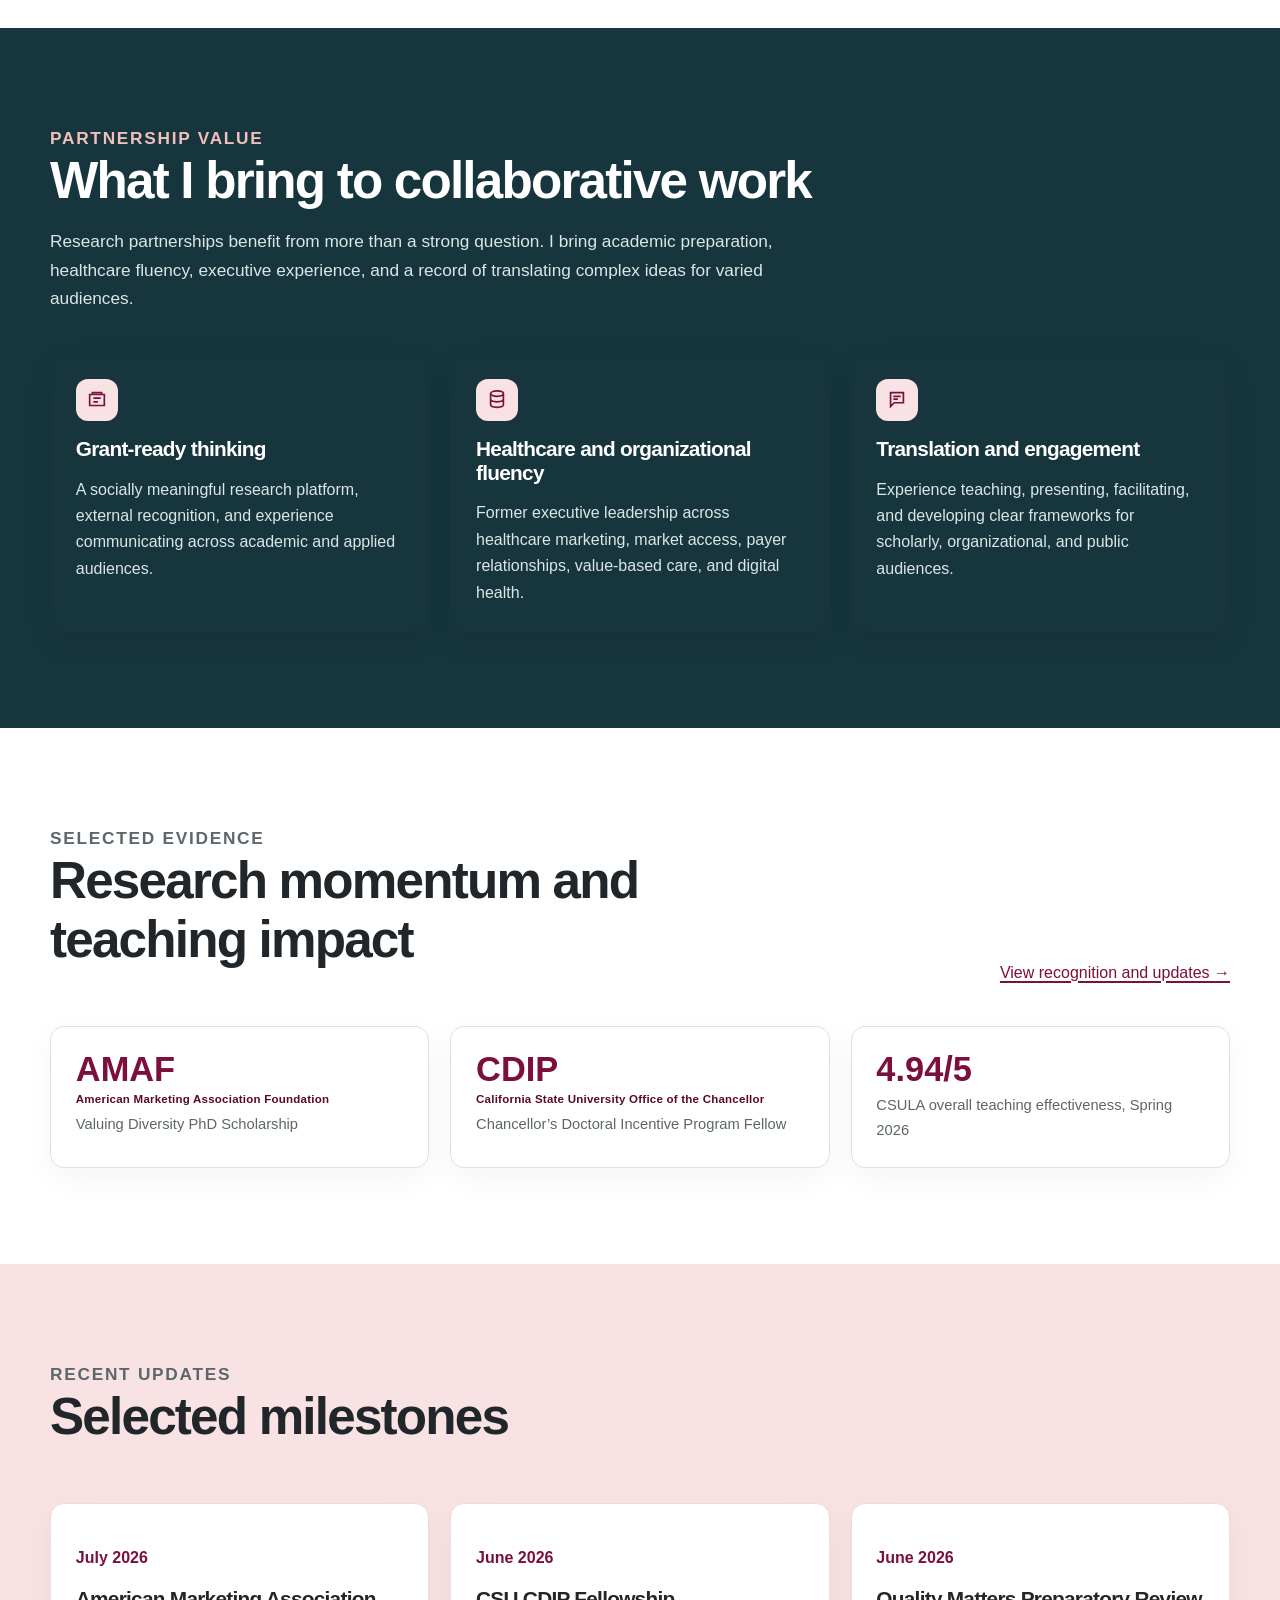
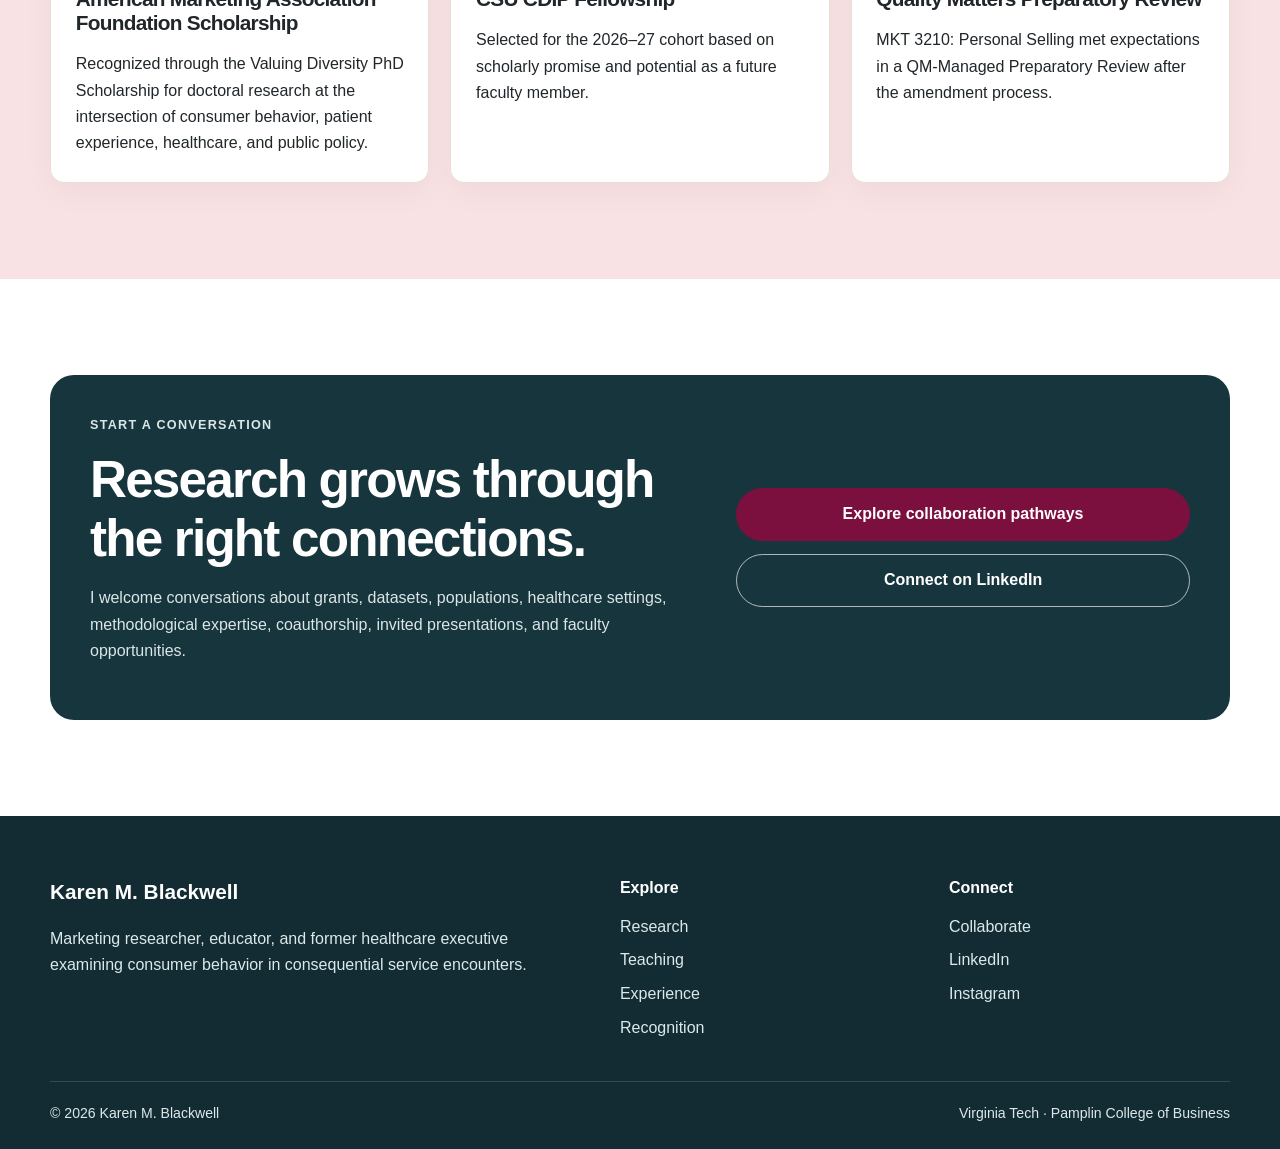
==== commit e4f51d4c: "Generalize public medical dismissal research language" ====
--- a/index.html
+++ b/index.html
@@ -3,17 +3,18 @@
 <head>
   <meta charset="utf-8">
   <meta name="viewport" content="width=device-width, initial-scale=1">
-  <title>Home | Karen M. Blackwell</title>
+  <title>Karen M. Blackwell | Marketing Researcher &amp; Educator</title>
   <meta name="description" content="Karen M. Blackwell is a marketing researcher, educator, and former healthcare executive examining consumer behavior, healthcare, and public policy.">
   <meta name="theme-color" content="#7b0f3d">
   <link rel="canonical" href="https://karenmblackwell.com/">
   <link rel="icon" href="assets/images/favicon.svg" type="image/svg+xml">
   <link rel="stylesheet" href="assets/css/styles.css">
-  <meta property="og:title" content="Home | Karen M. Blackwell">
+  <meta property="og:title" content="Karen M. Blackwell | Marketing Researcher &amp; Educator">
   <meta property="og:description" content="Karen M. Blackwell is a marketing researcher, educator, and former healthcare executive examining consumer behavior, healthcare, and public policy.">
   <meta property="og:type" content="website">
+  <meta property="og:site_name" content="Karen M. Blackwell">
   <meta property="og:url" content="https://karenmblackwell.com/">
-  <meta property="og:image" content="https://karenmblackwell.com/assets/images/karen-blackwell-headshot.webp">
+  <meta property="og:image" content="https://karenmblackwell.com/assets/images/karen-blackwell-social-card.png">
   <meta name="twitter:card" content="summary_large_image">
   <script type="application/ld+json">{
     "@context":"https://schema.org",
@@ -24,6 +25,13 @@
     "jobTitle":"Marketing Researcher and Educator",
     "affiliation":[{"@type":"CollegeOrUniversity","name":"Virginia Tech — Pamplin College of Business"},{"@type":"CollegeOrUniversity","name":"California State University, Los Angeles"},{"@type":"CollegeOrUniversity","name":"California State University, Northridge"},{"@type":"CollegeOrUniversity","name":"San Diego State University"}],
     "sameAs":["https://www.linkedin.com/in/karenmblackwell/","https://www.instagram.com/karenmichelleblackwell/"]
+  }</script>
+  <script type="application/ld+json">{
+    "@context":"https://schema.org",
+    "@type":"WebSite",
+    "name":"Karen M. Blackwell",
+    "alternateName":"KarenMBlackwell.com",
+    "url":"https://karenmblackwell.com/"
   }</script>
 </head>
 <body>
@@ -50,7 +58,7 @@
     <div class="hero-copy">
       <p class="eyebrow">Marketing researcher · educator · former healthcare executive</p>
       <h1 class="hero-name">Karen M. Blackwell</h1>
-      <p class="lede">Examining consumer behavior in consequential service encounters across healthcare, expert guidance, and public policy.</p>
+      <p class="lede">Examining consumer behavior in consequential service encounters across healthcare and public policy.</p>
       <div class="hero-actions">
         <a class="button button-primary" href="research.html">Explore the research</a>
         <a class="button button-secondary" href="collaborate.html">Discuss a partnership</a>
@@ -69,10 +77,10 @@
 
 <section class="section section-white">
   <div class="container">
-    <div class="section-head"><div><p class="eyebrow">Research platform</p><h2>Consumer behavior in consequential service encounters</h2><p>My work examines how people interpret expertise, navigate institutions, and make decisions when service interactions carry meaningful personal or societal consequences.</p></div></div>
+    <div class="section-head"><div><p class="eyebrow">Research platform</p><h2>Consumer behavior in consequential service encounters</h2><p>My work examines how people navigate complex interactions with experts and institutions when service encounters carry meaningful personal or societal consequences.</p></div></div>
     <div class="grid-3">
       <article class="card card-accent"><div class="icon"><svg aria-hidden="true" viewBox="0 0 24 24" fill="none" stroke="currentColor" stroke-width="1.8"><circle cx="11" cy="11" r="7"/><path d="m20 20-4-4M11 8v6M8 11h6"/></svg></div><h3>Consequential service encounters</h3><p>How consumers experience and respond to complex interactions with experts and institutions.</p></article>
-      <article class="card card-accent"><div class="icon"><svg aria-hidden="true" viewBox="0 0 24 24" fill="none" stroke="currentColor" stroke-width="1.8"><path d="M12 21s-7-4.35-9.2-8.5C.9 8.8 3.1 5 6.8 5c2.1 0 3.4 1.1 4.2 2.2C11.8 6.1 13.1 5 15.2 5c3.7 0 5.9 3.8 4 7.5C17 16.65 12 21 12 21Z"/><path d="M8 12h2l1-2 2 4 1-2h2"/></svg></div><h3>Healthcare and patient experience</h3><p>How healthcare interactions shape information interpretation, decision-making, and later behavior.</p></article>
+      <article class="card card-accent"><div class="icon"><svg aria-hidden="true" viewBox="0 0 24 24" fill="none" stroke="currentColor" stroke-width="1.8"><path d="M12 21s-7-4.35-9.2-8.5C.9 8.8 3.1 5 6.8 5c2.1 0 3.4 1.1 4.2 2.2C11.8 6.1 13.1 5 15.2 5c3.7 0 5.9 3.8 4 7.5C17 16.65 12 21 12 21Z"/><path d="M8 12h2l1-2 2 4 1-2h2"/></svg></div><h3>Healthcare and patient experience</h3><p>How healthcare interactions shape consumer experience and decision-making.</p></article>
       <article class="card card-accent"><div class="icon"><svg aria-hidden="true" viewBox="0 0 24 24" fill="none" stroke="currentColor" stroke-width="1.8"><path d="M4 21h16M6 18h12M7 8h10v10H7zM5 8l7-5 7 5"/><path d="M10 11h4M10 14h4"/></svg></div><h3>Marketing and public policy</h3><p>How consumer research can inform service quality, organizational practice, and public-interest conversations.</p></article>
     </div>
   </div>
@@ -83,10 +91,10 @@
     <div>
       <p class="eyebrow">About Karen</p>
       <h2 id="about-karen-heading">Research shaped by healthcare leadership, education, and practice</h2>
-      <p class="lede">Karen M. Blackwell is a marketing researcher, university educator, and former healthcare executive whose work examines consumer behavior in consequential service encounters. As a doctoral researcher in marketing at Virginia Tech’s Pamplin College of Business, she studies how people interpret expertise, navigate institutional interactions, and make decisions in settings with meaningful personal or societal consequences.</p>
+      <p class="lede">Karen M. Blackwell is a marketing researcher, university educator, and former healthcare executive whose work examines consumer behavior in consequential service encounters. As a doctoral researcher in marketing at Virginia Tech’s Pamplin College of Business, she studies how people navigate institutional interactions and make decisions in settings with meaningful personal or societal consequences.</p>
     </div>
     <div class="card">
-      <p>Her interdisciplinary research interests span healthcare and patient experience, expert guidance, information interpretation, measurement development, and marketing and public policy. Her scholarship is informed by executive leadership experience in healthcare marketing, strategy, market access, commercialization, and organizational growth.</p>
+      <p>Her interdisciplinary research interests span healthcare and patient experience, consumer decision-making, interdisciplinary research, and marketing and public policy. Her scholarship is informed by executive leadership experience in healthcare marketing, strategy, market access, commercialization, and organizational growth.</p>
       <p>Karen has also founded and led a research-informed marketing practice, translating consumer insight, data, and strategy into practical organizational decisions. Across multiple California State University campuses, she connects marketing theory with applied decision-making, inclusive course design, and students’ professional development.</p>
     </div>
   </div>
@@ -98,24 +106,24 @@
       <span class="measure">Flagship research program</span>
       <div class="research-summary-item">
         <span class="research-summary-label">The problem</span>
-        <p>Broad patient-experience measures may not isolate specific encounters in which patients feel their concerns were not given appropriate consideration.</p>
+        <p>Medical dismissal is widely discussed but inconsistently defined and measured.</p>
       </div>
       <div class="research-summary-item">
         <span class="research-summary-label">The research focus</span>
-        <p>Develop a clearly bounded, encounter-level approach to studying patient-perceived medical dismissal.</p>
+        <p>Develop a rigorous approach to studying patient-perceived medical dismissal as a consequential healthcare experience.</p>
       </div>
       <div class="research-summary-item">
         <span class="research-summary-label">The potential contribution</span>
         <p>Advance research in consumer behavior, healthcare quality, patient experience, and public policy.</p>
       </div>
-      <div class="research-stage">Current stage: Construct and measurement development</div>
+      <div class="research-stage">Current stage: Active doctoral research</div>
     </div>
     <div>
       <p class="eyebrow">Current flagship research</p>
       <h2>Medical dismissal</h2>
-      <p class="lede">Developing a clearer way to study patient-perceived healthcare invalidation at the level of a specific encounter.</p>
-      <p>The project examines how these experiences may shape later health-information interpretation and responses to expert guidance. Public materials communicate the research problem, broad aims, and potential relevance while protecting unpublished items, models, hypotheses, and detailed study procedures.</p>
-      <ul class="list-check"><li>Encounter-level construct development</li><li>Qualitative research and applied-measurement preparation</li><li>Interdisciplinary relevance for healthcare and public policy</li></ul>
+      <p class="lede">Developing a rigorous approach to studying patient-perceived medical dismissal as a consequential healthcare experience.</p>
+      <p>This doctoral research seeks to clarify a patient experience that is widely discussed but inconsistently defined and measured. Public materials focus on the research problem, its significance, and its interdisciplinary relevance while protecting unpublished theory, instrument development, and study design.</p>
+      <ul class="list-check"><li>Consumer behavior and patient-experience perspective</li><li>Healthcare and public-policy relevance</li><li>Rigorous interdisciplinary scholarship</li></ul>
       <div class="hero-actions"><a class="button button-primary" href="research.html#medical-dismissal">Read the research overview</a></div>
     </div>
   </div>
@@ -147,7 +155,7 @@
   <div class="container">
     <div class="section-head"><div><p class="eyebrow">Recent updates</p><h2>Selected milestones</h2></div></div>
     <div class="grid-3">
-      <article class="card"><p class="kicker">July 2026</p><h3>American Marketing Association Foundation Scholarship</h3><p>Recognized through the Valuing Diversity PhD Scholarship for research examining medical dismissal, health-information interpretation, and responses to expert advice.</p></article>
+      <article class="card"><p class="kicker">July 2026</p><h3>American Marketing Association Foundation Scholarship</h3><p>Recognized through the Valuing Diversity PhD Scholarship for doctoral research at the intersection of consumer behavior, patient experience, healthcare, and public policy.</p></article>
       <article class="card"><p class="kicker">June 2026</p><h3>CSU CDIP Fellowship</h3><p>Selected for the 2026–27 cohort based on scholarly promise and potential as a future faculty member.</p></article>
       <article class="card"><p class="kicker">June 2026</p><h3>Quality Matters Preparatory Review</h3><p>MKT 3210: Personal Selling met expectations in a QM-Managed Preparatory Review after the amendment process.</p></article>
     </div>
@@ -156,7 +164,7 @@
 
 <section class="section section-white">
   <div class="container contact-panel">
-    <div><p class="eyebrow">Start a conversation</p><h2>Research grows through the right connections.</h2><p>I welcome conversations about grants, datasets, populations, healthcare settings, measurement expertise, coauthorship, invited presentations, and faculty opportunities.</p></div>
+    <div><p class="eyebrow">Start a conversation</p><h2>Research grows through the right connections.</h2><p>I welcome conversations about grants, datasets, populations, healthcare settings, methodological expertise, coauthorship, invited presentations, and faculty opportunities.</p></div>
     <div class="contact-actions"><a class="button button-primary" href="collaborate.html">Explore collaboration pathways</a><a class="button button-secondary" href="https://www.linkedin.com/in/karenmblackwell/" target="_blank" rel="noopener">Connect on LinkedIn</a></div>
   </div>
 </section>
--- a/assets/css/styles.css
+++ b/assets/css/styles.css
@@ -198,215 +198,103 @@
 .utility-note { font-size:.88rem; color:var(--muted); }
 .visually-hidden { position:absolute !important; width:1px; height:1px; padding:0; margin:-1px; overflow:hidden; clip:rect(0,0,0,0); white-space:nowrap; border:0; }
 
-@media (max-width: 960px) {
-  .nav-toggle { display:block; }
-  .site-nav { position:absolute; left:1rem; right:1rem; top:68px; display:none; flex-direction:column; align-items:stretch; padding:.85rem; background:var(--ivory); border:1px solid var(--line); border-radius:16px; box-shadow:var(--shadow); }
-  .site-nav.open { display:flex; }
-  .site-nav a { text-align:center; }
-  .hero { min-height:auto; }
-  .flagship, .content-grid, .contact-panel { grid-template-columns:1fr; }
-  .hero-copy { padding-right:0; }
-  .hero-grid { grid-template-columns:minmax(0,1fr) 230px; gap:1rem; }
-  .portrait-frame { width:min(100%,230px); margin:2rem 0 0 -3rem; }
-  .grid-4 { grid-template-columns:repeat(2,minmax(0,1fr)); }
-  .sidebar { position:static; order:-1; }
-  .experience-band { grid-template-columns:1fr; gap:1rem; }
-  .footer-grid { grid-template-columns:1fr 1fr; }
-  .footer-grid > :first-child { grid-column:1 / -1; }
-}
-
-@media (max-width: 760px) {
-  .hero { min-height:auto; padding:3.4rem 0 3.2rem; }
-  .hero-grid { position:relative; grid-template-columns:1fr; gap:1.2rem; }
-  .hero-copy { text-align:left; padding-right:145px; }
-  .hero-copy .lede { margin-inline:0; }
-  .hero-name { width:auto; max-width:none; margin-right:0; padding:0; background:transparent; border-radius:0; white-space:normal; font-size:clamp(2.8rem,8.8vw,4.2rem); }
-  .hero-actions, .hero-meta { justify-content:flex-start; }
-  .portrait-frame { position:absolute; top:.5rem; right:0; justify-self:auto; width:118px; margin:0; }
-  .portrait-card { padding:.32rem; border-radius:50%; }
-  .portrait-card img { aspect-ratio:1; border-radius:50%; object-position:center 22%; }
-  .portrait-ring { display:none; }
-}
-
-@media (max-width: 640px) {
-  .hero-copy { text-align:center; padding-right:0; }
-  .hero-copy .lede { margin-inline:auto; }
-  .hero-actions, .hero-meta { justify-content:center; }
-  .portrait-frame { display:none; }
-}
-
-@media (max-width: 680px) {
-  .container { width:min(calc(100% - 1.25rem), var(--max)); }
-  .brand-name { font-size:.95rem; }
-  .hero { padding-top:3.2rem; }
-  h1 { font-size:clamp(2.75rem,14vw,4rem); }
-  .hero-grid { gap:1.4rem; }
-  .section { padding:4.5rem 0; }
-  .section-head { display:block; }
-  .grid-2, .grid-3, .grid-4, .collab-grid { grid-template-columns:1fr; }
-  .page-hero { padding:4rem 0 3rem; }
-  .footer-grid { grid-template-columns:1fr; }
-  .footer-grid > :first-child { grid-column:auto; }
-  .button { width:100%; }
-  .hero-actions { flex-direction:column; }
-  .contact-panel { padding:1.6rem; }
-  .form-grid { grid-template-columns:1fr; }
-  .form-field-full { grid-column:auto; }
-  .research-summary-panel { min-height:auto; padding:1.5rem; }
-}
-
-@media (prefers-reduced-motion: no-preference) {
-  .button, .card { transition: transform .18s ease, box-shadow .18s ease, background .18s ease; }
-  .card:hover { transform: translateY(-3px); box-shadow:0 16px 36px rgba(45,28,34,.08); }
-}
-
-
-/* Final responsive portrait behavior: full card on large screens, compact avatar on tablets, hidden on small phones. */
+.form-instructions {
+  margin: 0 0 1rem;
+  color: var(--muted) !important;
+  font-size: .9rem;
+}
+
+.optional {
+  color: var(--muted);
+  font-weight: 500;
+}
+
+.inquiry-form button:disabled {
+  cursor: wait;
+  opacity: .7;
+  transform: none;
+}
+
 @media (min-width: 1025px) {
   .hero-grid { grid-template-columns: minmax(0, 1fr) clamp(230px, 21vw, 292px); }
   .portrait-frame { width: 100%; max-width: 292px; margin-left: -3.5rem; }
   .portrait-card img { aspect-ratio: .86; object-position: center 20%; }
 }
 
-@media (min-width: 701px) and (max-width: 1024px) {
+@media (max-width: 1024px) {
   .hero { min-height: auto; padding: 3.7rem 0 3.5rem; }
-  .hero-grid { position: relative; grid-template-columns: 1fr; gap: 1.25rem; }
-  .hero-copy { padding-right: clamp(150px, 22vw, 184px); text-align: left; }
-  .hero-copy .lede { margin-inline: 0; }
-  .hero-name { width: auto; max-width: none; margin-right: 0; padding: 0; background: transparent; border-radius: 0; white-space: normal; font-size: clamp(3rem, 7.3vw, 4.5rem); }
-  .hero-actions, .hero-meta { justify-content: flex-start; }
-  .portrait-frame { position: absolute; top: .35rem; right: 0; width: clamp(132px, 17vw, 160px); max-width: 160px; margin: 0; justify-self: auto; }
-  .portrait-card { padding: .35rem; border-radius: 50%; box-shadow: 0 12px 28px rgba(62,25,39,.12); }
-  .portrait-card img { display: block; width: 100%; aspect-ratio: 1; object-fit: cover; object-position: center 20%; border-radius: 50%; }
-  .portrait-ring { display: none; }
-}
-
-@media (max-width: 700px) {
-  .hero-copy { padding-right: 0; text-align: center; }
+  .hero-grid { grid-template-columns: 1fr; gap: 2rem; }
+  .hero-copy { padding-right: 0; }
+  .hero-name { max-width: none; margin-right: 0; padding-right: 0; white-space: normal; }
+  .portrait-frame {
+    position: static; display: block; grid-column: 1; justify-self: center;
+    align-self: auto; width: clamp(210px, 30vw, 275px); max-width: 275px;
+    margin: .25rem auto 0;
+  }
+  .portrait-card { padding: .45rem; border-radius: 24px; box-shadow: 0 14px 32px rgba(62,25,39,.10); }
+  .portrait-card img {
+    display: block; width: 100%; aspect-ratio: .92; object-fit: cover;
+    object-position: center 18%; border-radius: 18px;
+  }
+  .portrait-ring { display: block; width: 70px; height: 70px; inset: -12px -12px auto auto; }
+}
+
+@media (max-width: 960px) {
+  .nav-toggle { display: block; }
+  .site-nav {
+    position: absolute; left: 1rem; right: 1rem; top: 68px; display: none;
+    flex-direction: column; align-items: stretch; padding: .85rem;
+    background: var(--ivory); border: 1px solid var(--line); border-radius: 16px;
+    box-shadow: var(--shadow);
+  }
+  .site-nav.open { display: flex; }
+  .site-nav a { text-align: center; }
+  .flagship, .content-grid, .contact-panel { grid-template-columns: 1fr; }
+  .grid-4 { grid-template-columns: repeat(2, minmax(0, 1fr)); }
+  .sidebar { position: static; order: -1; }
+  .experience-band { grid-template-columns: 1fr; gap: 1rem; }
+  .footer-grid { grid-template-columns: 1fr 1fr; }
+  .footer-grid > :first-child { grid-column: 1 / -1; }
+}
+
+@media (max-width: 760px) {
+  .hero-copy { text-align: center; }
   .hero-copy .lede { margin-inline: auto; }
   .hero-actions, .hero-meta { justify-content: center; }
-  .portrait-frame { display: none; }
-}
-
-/* Final responsive portrait layout: beside the hero on wide screens; centered in its own row below the hero copy on narrower screens. */
-@media (max-width: 1024px) {
-  .hero {
-    min-height: auto;
-    padding: 3.7rem 0 3.5rem;
-  }
-
-  .hero-grid {
-    position: relative;
-    grid-template-columns: 1fr;
-    gap: 2rem;
-  }
-
-  .hero-copy {
-    padding-right: 0;
-  }
-
-  .hero-name {
-    max-width: none;
-    margin-right: 0;
-    padding-right: 0;
-    white-space: normal;
-  }
-
-  .portrait-frame {
-    position: static;
-    display: block;
-    grid-column: 1;
-    justify-self: center;
-    align-self: auto;
-    width: clamp(210px, 30vw, 275px);
-    max-width: 275px;
-    margin: .25rem auto 0;
-  }
-
-  .portrait-card {
-    padding: .45rem;
-    border-radius: 24px;
-    box-shadow: 0 14px 32px rgba(62,25,39,.10);
-  }
-
-  .portrait-card img {
-    display: block;
-    width: 100%;
-    aspect-ratio: .92;
-    object-fit: cover;
-    object-position: center 18%;
-    border-radius: 18px;
-  }
-
-  .portrait-ring {
-    display: block;
-    width: 70px;
-    height: 70px;
-    inset: -12px -12px auto auto;
-  }
-}
-
-@media (max-width: 760px) {
-  .hero-copy {
-    padding-right: 0;
-    text-align: center;
-  }
-
-  .hero-copy .lede {
-    margin-inline: auto;
-  }
-
-  .hero-actions,
-  .hero-meta {
-    justify-content: center;
-  }
-
-  .portrait-frame {
-    width: clamp(185px, 46vw, 225px);
-    max-width: 225px;
-    margin-top: .4rem;
-  }
-
-  .portrait-card {
-    border-radius: 22px;
-  }
-
-  .portrait-card img {
-    aspect-ratio: .94;
-    border-radius: 16px;
-  }
-
-  .portrait-ring {
-    width: 60px;
-    height: 60px;
-    inset: -10px -10px auto auto;
-  }
+  .portrait-frame { width: clamp(185px, 46vw, 225px); max-width: 225px; margin-top: .4rem; }
+  .portrait-card { border-radius: 22px; }
+  .portrait-card img { aspect-ratio: .94; border-radius: 16px; }
+  .portrait-ring { width: 60px; height: 60px; inset: -10px -10px auto auto; }
+}
+
+@media (max-width: 680px) {
+  .container { width: min(calc(100% - 1.25rem), var(--max)); }
+  .brand-name { font-size: .95rem; }
+  .hero { padding-top: 3.2rem; }
+  h1 { font-size: clamp(2.75rem, 14vw, 4rem); }
+  .hero-grid { gap: 1.65rem; }
+  .section { padding: 4.5rem 0; }
+  .section-head { display: block; }
+  .grid-2, .grid-3, .grid-4, .collab-grid { grid-template-columns: 1fr; }
+  .page-hero { padding: 4rem 0 3rem; }
+  .footer-grid { grid-template-columns: 1fr; }
+  .footer-grid > :first-child { grid-column: auto; }
+  .button { width: 100%; }
+  .hero-actions { flex-direction: column; }
+  .contact-panel { padding: 1.6rem; }
+  .form-grid { grid-template-columns: 1fr; }
+  .form-field-full { grid-column: auto; }
+  .research-summary-panel { min-height: auto; padding: 1.5rem; }
 }
 
 @media (max-width: 480px) {
-  .hero-grid {
-    gap: 1.65rem;
-  }
-
-  .portrait-frame {
-    display: block;
-    width: clamp(160px, 52vw, 190px);
-    max-width: 190px;
-    margin-top: .2rem;
-  }
-
-  .portrait-card {
-    padding: .38rem;
-    border-radius: 20px;
-  }
-
-  .portrait-card img {
-    aspect-ratio: .96;
-    object-position: center 18%;
-    border-radius: 15px;
-  }
-
-  .portrait-ring {
-    display: none;
-  }
-}
+  .portrait-frame { width: clamp(160px, 52vw, 190px); max-width: 190px; margin-top: .2rem; }
+  .portrait-card { padding: .38rem; border-radius: 20px; }
+  .portrait-card img { aspect-ratio: .96; object-position: center 18%; border-radius: 15px; }
+  .portrait-ring { display: none; }
+}
+
+@media (prefers-reduced-motion: no-preference) {
+  .button, .card { transition: transform .18s ease, box-shadow .18s ease, background .18s ease; }
+  .card:hover { transform: translateY(-3px); box-shadow: 0 16px 36px rgba(45,28,34,.08); }
+}
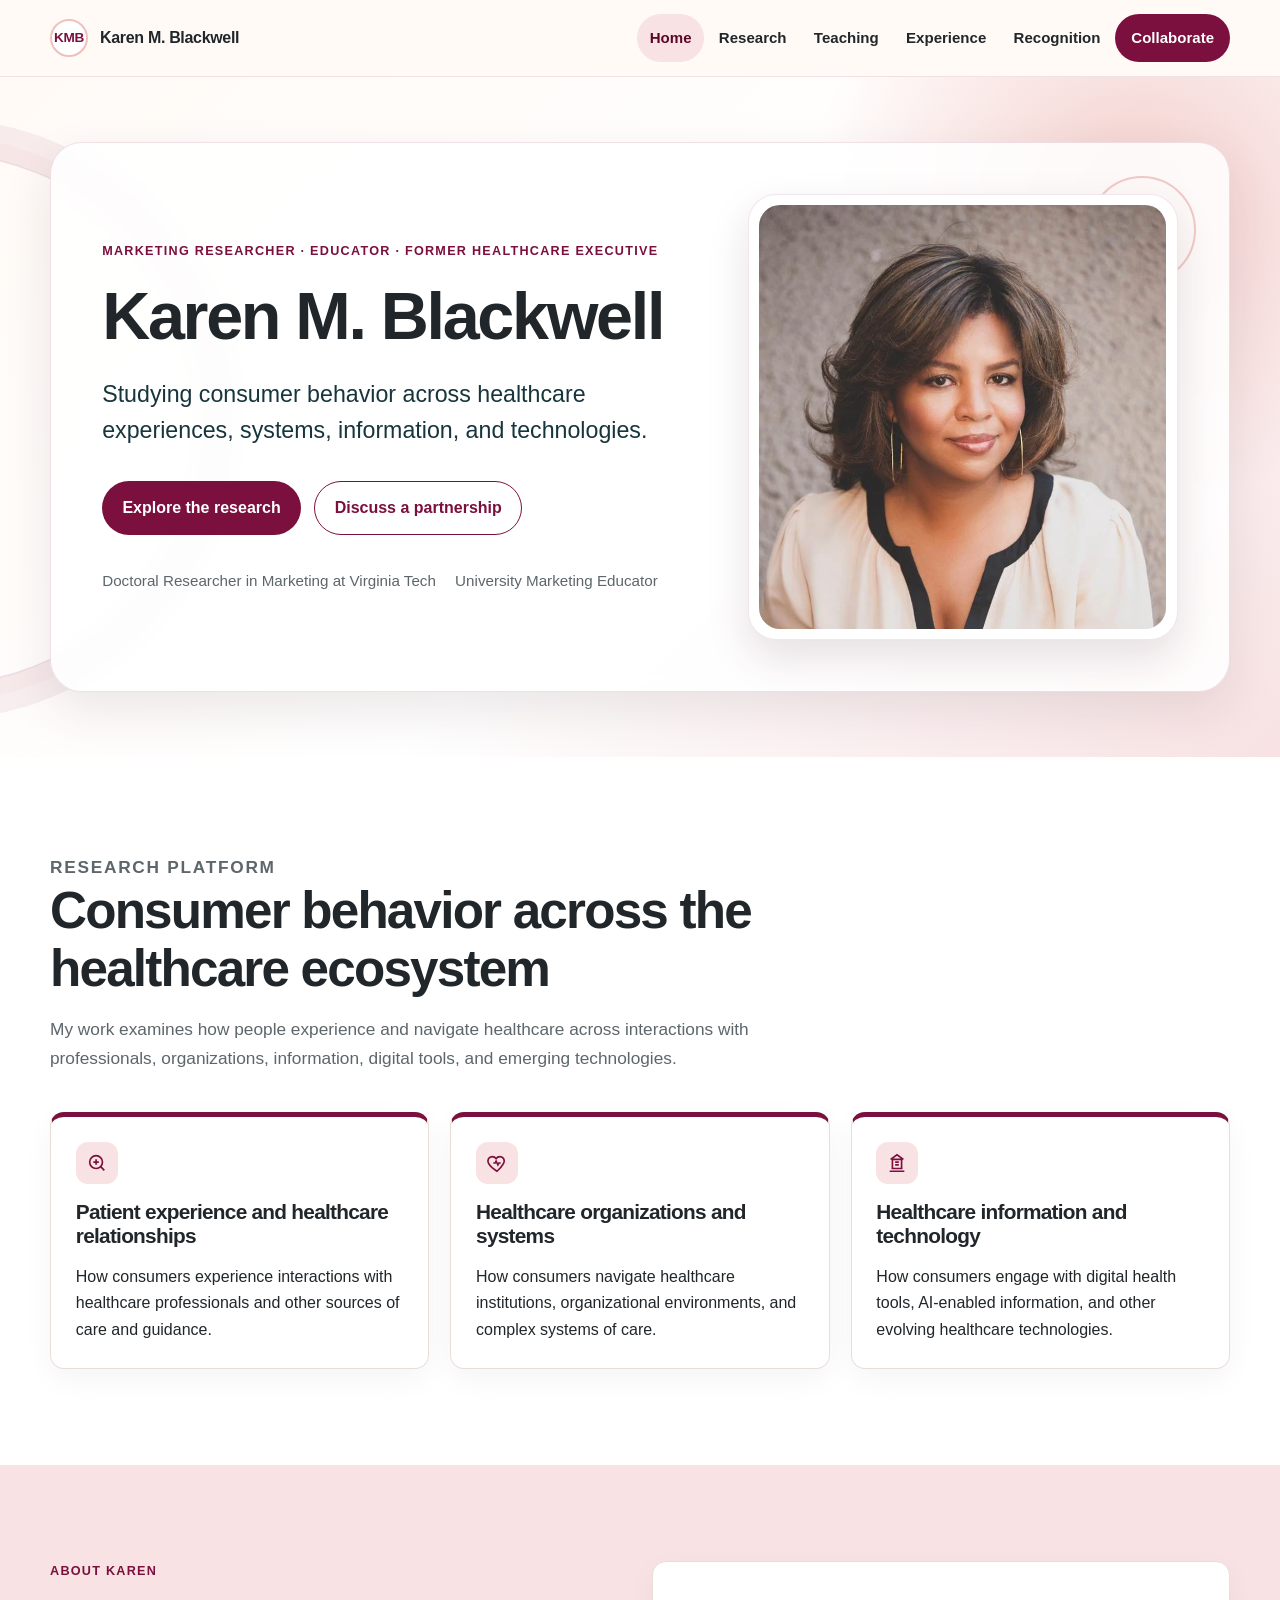
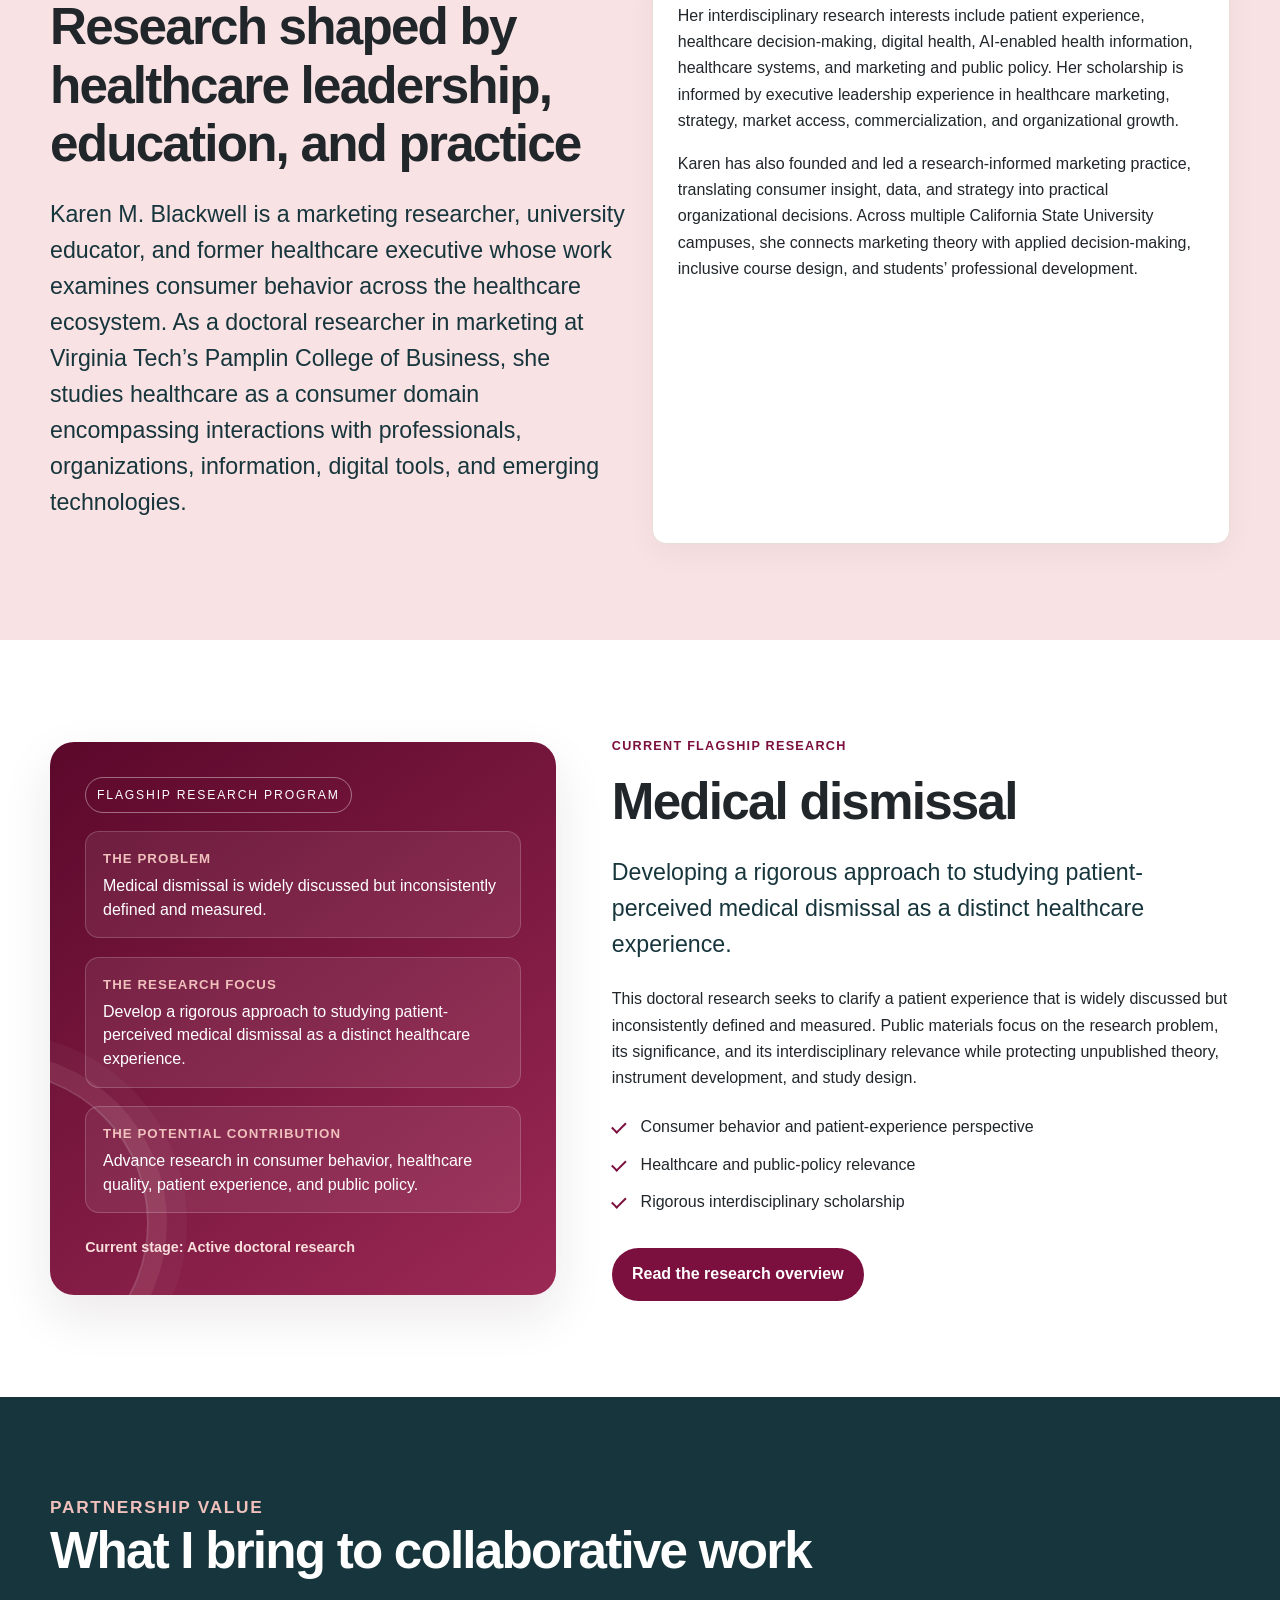
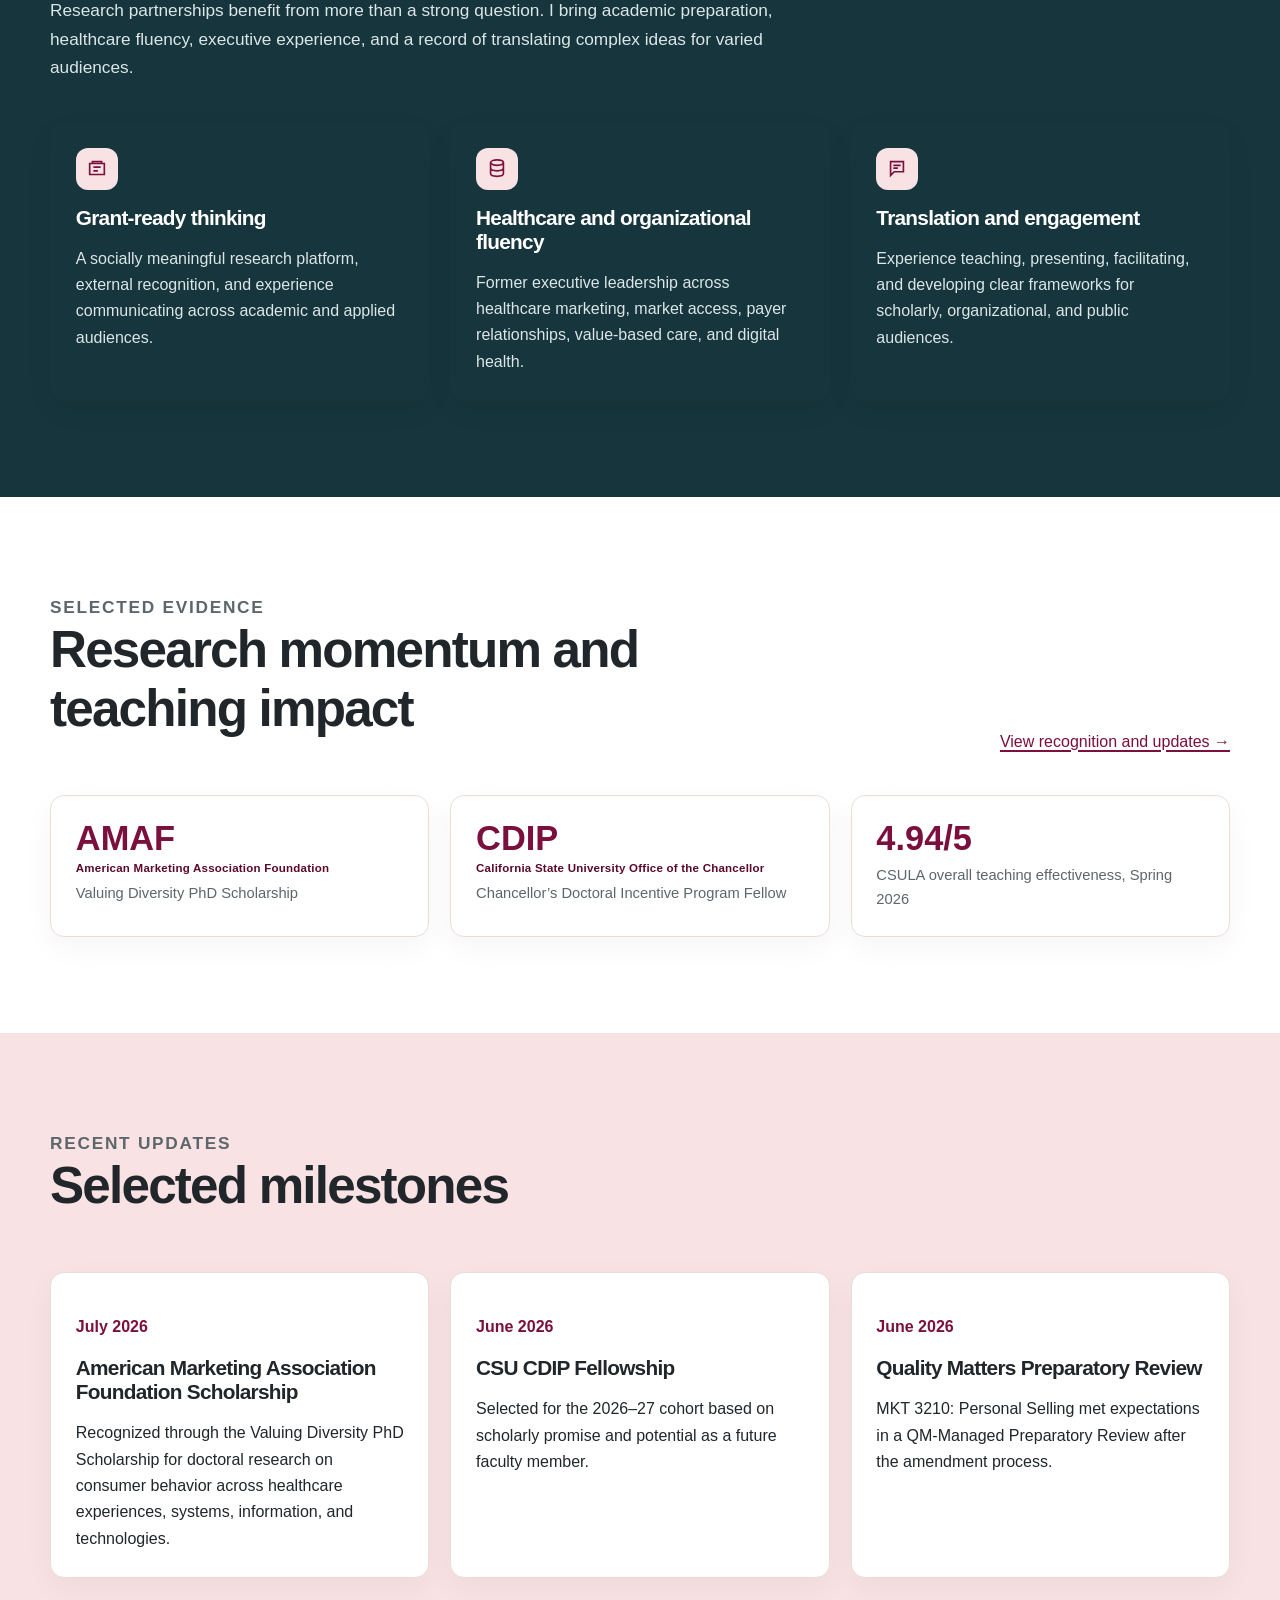
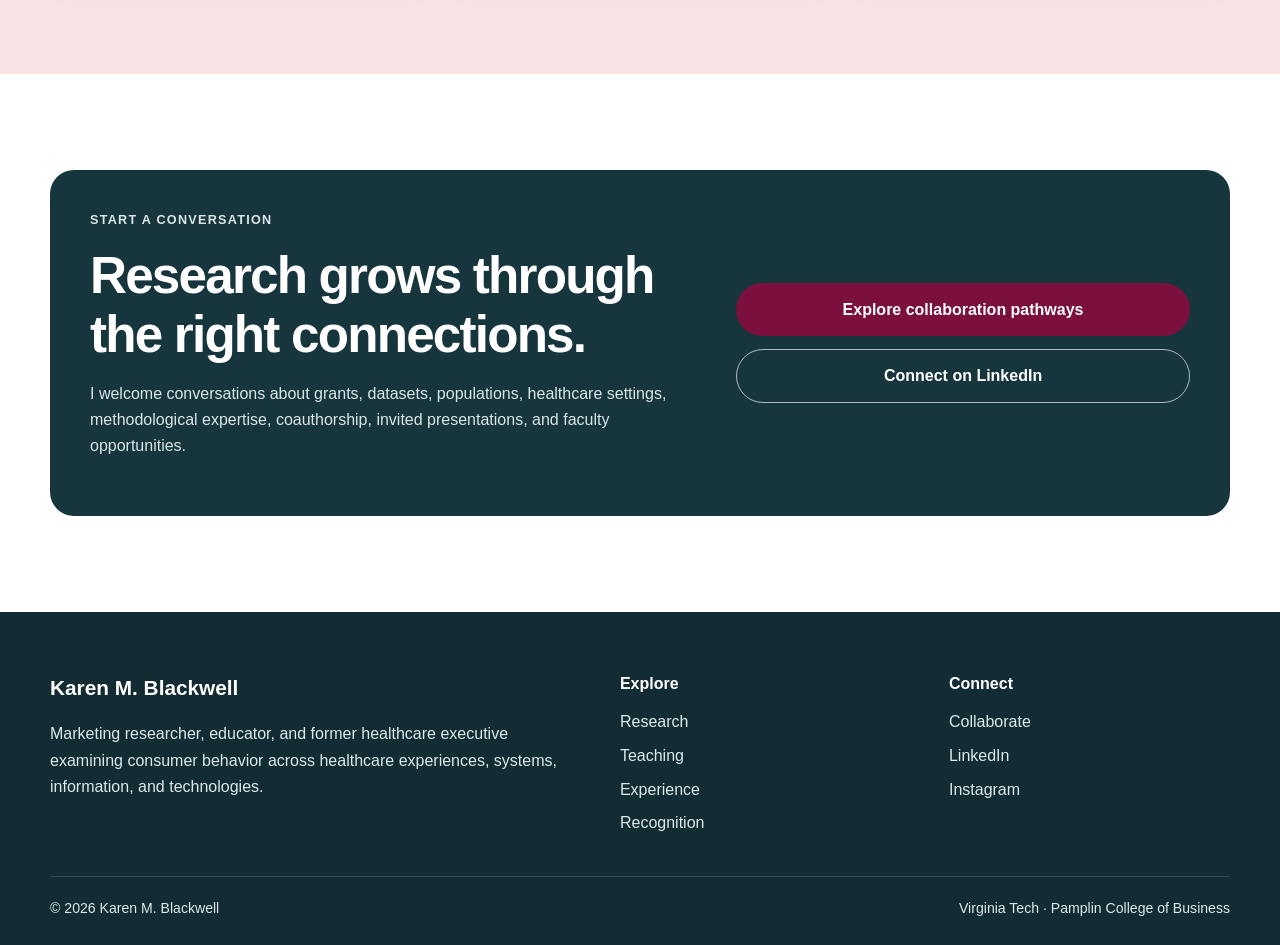
==== commit 20169004: "Reposition homepage around consumer behavior in healthcare" ====
--- a/index.html
+++ b/index.html
@@ -4,13 +4,13 @@
   <meta charset="utf-8">
   <meta name="viewport" content="width=device-width, initial-scale=1">
   <title>Karen M. Blackwell | Marketing Researcher &amp; Educator</title>
-  <meta name="description" content="Karen M. Blackwell is a marketing researcher, educator, and former healthcare executive examining consumer behavior, healthcare, and public policy.">
+  <meta name="description" content="Karen M. Blackwell is a marketing researcher, educator, and former healthcare executive studying consumer behavior across healthcare experiences, systems, information, and technologies.">
   <meta name="theme-color" content="#7b0f3d">
   <link rel="canonical" href="https://karenmblackwell.com/">
   <link rel="icon" href="assets/images/favicon.svg" type="image/svg+xml">
   <link rel="stylesheet" href="assets/css/styles.css">
   <meta property="og:title" content="Karen M. Blackwell | Marketing Researcher &amp; Educator">
-  <meta property="og:description" content="Karen M. Blackwell is a marketing researcher, educator, and former healthcare executive examining consumer behavior, healthcare, and public policy.">
+  <meta property="og:description" content="Karen M. Blackwell is a marketing researcher, educator, and former healthcare executive studying consumer behavior across healthcare experiences, systems, information, and technologies.">
   <meta property="og:type" content="website">
   <meta property="og:site_name" content="Karen M. Blackwell">
   <meta property="og:url" content="https://karenmblackwell.com/">
@@ -58,7 +58,7 @@
     <div class="hero-copy">
       <p class="eyebrow">Marketing researcher · educator · former healthcare executive</p>
       <h1 class="hero-name">Karen M. Blackwell</h1>
-      <p class="lede">Examining consumer behavior in consequential service encounters across healthcare and public policy.</p>
+      <p class="lede">Studying consumer behavior across healthcare experiences, systems, information, and technologies.</p>
       <div class="hero-actions">
         <a class="button button-primary" href="research.html">Explore the research</a>
         <a class="button button-secondary" href="collaborate.html">Discuss a partnership</a>
@@ -77,11 +77,11 @@
 
 <section class="section section-white">
   <div class="container">
-    <div class="section-head"><div><p class="eyebrow">Research platform</p><h2>Consumer behavior in consequential service encounters</h2><p>My work examines how people navigate complex interactions with experts and institutions when service encounters carry meaningful personal or societal consequences.</p></div></div>
+    <div class="section-head"><div><p class="eyebrow">Research platform</p><h2>Consumer behavior across the healthcare ecosystem</h2><p>My work examines how people experience and navigate healthcare across interactions with professionals, organizations, information, digital tools, and emerging technologies.</p></div></div>
     <div class="grid-3">
-      <article class="card card-accent"><div class="icon"><svg aria-hidden="true" viewBox="0 0 24 24" fill="none" stroke="currentColor" stroke-width="1.8"><circle cx="11" cy="11" r="7"/><path d="m20 20-4-4M11 8v6M8 11h6"/></svg></div><h3>Consequential service encounters</h3><p>How consumers experience and respond to complex interactions with experts and institutions.</p></article>
-      <article class="card card-accent"><div class="icon"><svg aria-hidden="true" viewBox="0 0 24 24" fill="none" stroke="currentColor" stroke-width="1.8"><path d="M12 21s-7-4.35-9.2-8.5C.9 8.8 3.1 5 6.8 5c2.1 0 3.4 1.1 4.2 2.2C11.8 6.1 13.1 5 15.2 5c3.7 0 5.9 3.8 4 7.5C17 16.65 12 21 12 21Z"/><path d="M8 12h2l1-2 2 4 1-2h2"/></svg></div><h3>Healthcare and patient experience</h3><p>How healthcare interactions shape consumer experience and decision-making.</p></article>
-      <article class="card card-accent"><div class="icon"><svg aria-hidden="true" viewBox="0 0 24 24" fill="none" stroke="currentColor" stroke-width="1.8"><path d="M4 21h16M6 18h12M7 8h10v10H7zM5 8l7-5 7 5"/><path d="M10 11h4M10 14h4"/></svg></div><h3>Marketing and public policy</h3><p>How consumer research can inform service quality, organizational practice, and public-interest conversations.</p></article>
+      <article class="card card-accent"><div class="icon"><svg aria-hidden="true" viewBox="0 0 24 24" fill="none" stroke="currentColor" stroke-width="1.8"><circle cx="11" cy="11" r="7"/><path d="m20 20-4-4M11 8v6M8 11h6"/></svg></div><h3>Patient experience and healthcare relationships</h3><p>How consumers experience interactions with healthcare professionals and other sources of care and guidance.</p></article>
+      <article class="card card-accent"><div class="icon"><svg aria-hidden="true" viewBox="0 0 24 24" fill="none" stroke="currentColor" stroke-width="1.8"><path d="M12 21s-7-4.35-9.2-8.5C.9 8.8 3.1 5 6.8 5c2.1 0 3.4 1.1 4.2 2.2C11.8 6.1 13.1 5 15.2 5c3.7 0 5.9 3.8 4 7.5C17 16.65 12 21 12 21Z"/><path d="M8 12h2l1-2 2 4 1-2h2"/></svg></div><h3>Healthcare organizations and systems</h3><p>How consumers navigate healthcare institutions, organizational environments, and complex systems of care.</p></article>
+      <article class="card card-accent"><div class="icon"><svg aria-hidden="true" viewBox="0 0 24 24" fill="none" stroke="currentColor" stroke-width="1.8"><path d="M4 21h16M6 18h12M7 8h10v10H7zM5 8l7-5 7 5"/><path d="M10 11h4M10 14h4"/></svg></div><h3>Healthcare information and technology</h3><p>How consumers engage with digital health tools, AI-enabled information, and other evolving healthcare technologies.</p></article>
     </div>
   </div>
 </section>
@@ -91,10 +91,10 @@
     <div>
       <p class="eyebrow">About Karen</p>
       <h2 id="about-karen-heading">Research shaped by healthcare leadership, education, and practice</h2>
-      <p class="lede">Karen M. Blackwell is a marketing researcher, university educator, and former healthcare executive whose work examines consumer behavior in consequential service encounters. As a doctoral researcher in marketing at Virginia Tech’s Pamplin College of Business, she studies how people navigate institutional interactions and make decisions in settings with meaningful personal or societal consequences.</p>
+      <p class="lede">Karen M. Blackwell is a marketing researcher, university educator, and former healthcare executive whose work examines consumer behavior across the healthcare ecosystem. As a doctoral researcher in marketing at Virginia Tech’s Pamplin College of Business, she studies healthcare as a consumer domain encompassing interactions with professionals, organizations, information, digital tools, and emerging technologies.</p>
     </div>
     <div class="card">
-      <p>Her interdisciplinary research interests span healthcare and patient experience, consumer decision-making, interdisciplinary research, and marketing and public policy. Her scholarship is informed by executive leadership experience in healthcare marketing, strategy, market access, commercialization, and organizational growth.</p>
+      <p>Her interdisciplinary research interests include patient experience, healthcare decision-making, digital health, AI-enabled health information, healthcare systems, and marketing and public policy. Her scholarship is informed by executive leadership experience in healthcare marketing, strategy, market access, commercialization, and organizational growth.</p>
       <p>Karen has also founded and led a research-informed marketing practice, translating consumer insight, data, and strategy into practical organizational decisions. Across multiple California State University campuses, she connects marketing theory with applied decision-making, inclusive course design, and students’ professional development.</p>
     </div>
   </div>
@@ -110,7 +110,7 @@
       </div>
       <div class="research-summary-item">
         <span class="research-summary-label">The research focus</span>
-        <p>Develop a rigorous approach to studying patient-perceived medical dismissal as a consequential healthcare experience.</p>
+        <p>Develop a rigorous approach to studying patient-perceived medical dismissal as a distinct healthcare experience.</p>
       </div>
       <div class="research-summary-item">
         <span class="research-summary-label">The potential contribution</span>
@@ -121,7 +121,7 @@
     <div>
       <p class="eyebrow">Current flagship research</p>
       <h2>Medical dismissal</h2>
-      <p class="lede">Developing a rigorous approach to studying patient-perceived medical dismissal as a consequential healthcare experience.</p>
+      <p class="lede">Developing a rigorous approach to studying patient-perceived medical dismissal as a distinct healthcare experience.</p>
       <p>This doctoral research seeks to clarify a patient experience that is widely discussed but inconsistently defined and measured. Public materials focus on the research problem, its significance, and its interdisciplinary relevance while protecting unpublished theory, instrument development, and study design.</p>
       <ul class="list-check"><li>Consumer behavior and patient-experience perspective</li><li>Healthcare and public-policy relevance</li><li>Rigorous interdisciplinary scholarship</li></ul>
       <div class="hero-actions"><a class="button button-primary" href="research.html#medical-dismissal">Read the research overview</a></div>
@@ -155,7 +155,7 @@
   <div class="container">
     <div class="section-head"><div><p class="eyebrow">Recent updates</p><h2>Selected milestones</h2></div></div>
     <div class="grid-3">
-      <article class="card"><p class="kicker">July 2026</p><h3>American Marketing Association Foundation Scholarship</h3><p>Recognized through the Valuing Diversity PhD Scholarship for doctoral research at the intersection of consumer behavior, patient experience, healthcare, and public policy.</p></article>
+      <article class="card"><p class="kicker">July 2026</p><h3>American Marketing Association Foundation Scholarship</h3><p>Recognized through the Valuing Diversity PhD Scholarship for doctoral research on consumer behavior across healthcare experiences, systems, information, and technologies.</p></article>
       <article class="card"><p class="kicker">June 2026</p><h3>CSU CDIP Fellowship</h3><p>Selected for the 2026–27 cohort based on scholarly promise and potential as a future faculty member.</p></article>
       <article class="card"><p class="kicker">June 2026</p><h3>Quality Matters Preparatory Review</h3><p>MKT 3210: Personal Selling met expectations in a QM-Managed Preparatory Review after the amendment process.</p></article>
     </div>
@@ -174,7 +174,7 @@
     <div class="footer-grid">
       <div>
         <div class="footer-brand">Karen M. Blackwell</div>
-        <p>Marketing researcher, educator, and former healthcare executive examining consumer behavior in consequential service encounters.</p>
+        <p>Marketing researcher, educator, and former healthcare executive examining consumer behavior across healthcare experiences, systems, information, and technologies.</p>
       </div>
       <div>
         <div class="footer-title">Explore</div>
@@ -196,4 +196,4 @@
 </footer>
 <script src="assets/js/main.js" defer></script>
 </body>
-</html>
+</html>
--- a/assets/css/styles.css
+++ b/assets/css/styles.css
@@ -52,20 +52,20 @@
 .site-nav .nav-cta:hover, .site-nav .nav-cta[aria-current="page"] { background: var(--burgundy-dark); color: white; }
 
 main { overflow: hidden; }
-.hero { position: relative; min-height: 650px; display: grid; align-items: center; padding: 4.6rem 0 4.2rem; background:
+.hero { position: relative; min-height: 680px; display: grid; align-items: center; padding: 3.9rem 0; background:
  radial-gradient(circle at 88% 18%, rgba(239,192,188,.75), transparent 25%),
  linear-gradient(135deg, var(--ivory) 0%, #fff 55%, var(--blush) 100%); }
 .hero::before, .page-hero::before { content:""; position:absolute; width: 530px; height: 530px; border-radius:50%; border: 2px solid rgba(123,15,61,.12); left:-330px; top:75px; box-shadow: 0 0 0 16px rgba(239,192,188,.12), 0 0 0 34px rgba(123,15,61,.06); }
-.hero-grid { position: relative; display: grid; grid-template-columns: minmax(0, 1fr) 250px; gap: 1.25rem; align-items: center; }
+.hero-grid { position: relative; display: grid; grid-template-columns: minmax(0, 1.18fr) minmax(320px, .82fr); gap: clamp(2rem, 5vw, 4.5rem); align-items: center; padding: clamp(2rem, 4vw, 3.5rem); background: rgba(255,255,255,.86); border: 1px solid rgba(123,15,61,.12); border-radius: 32px; box-shadow: var(--shadow); backdrop-filter: blur(10px); }
 .eyebrow { margin: 0 0 1rem; color: var(--burgundy); font-weight: 800; letter-spacing: .1em; text-transform: uppercase; font-size: .79rem; }
 h1, h2, h3 { line-height: 1.15; margin-top: 0; letter-spacing: -.035em; }
 h1 { font-size: clamp(3.15rem, 6vw, 5.8rem); margin-bottom: 1.25rem; }
 h2 { font-size: clamp(2rem, 4vw, 3.35rem); margin-bottom: 1rem; }
 h3 { font-size: 1.3rem; margin-bottom: .55rem; }
 .lede { font-size: clamp(1.16rem, 2vw, 1.45rem); color: var(--teal-dark); max-width: 760px; line-height: 1.55; }
- .hero-copy { position: relative; z-index: 4; padding-right: 1rem; }
+.hero-copy { position: relative; z-index: 4; min-width: 0; }
 .hero-copy .lede { max-width: 700px; }
-.hero-name { position: relative; z-index: 5; width: fit-content; max-width: calc(100% + 72px); margin-right: -72px; padding: .05em .28em .1em 0; background: linear-gradient(90deg, rgba(255,250,246,.99) 0%, rgba(255,250,246,.96) 78%, rgba(255,250,246,.72) 100%); border-radius: 0 20px 20px 0; font-size: clamp(3.05rem, 5.2vw, 5rem); white-space: nowrap; }
+.hero-name { position: relative; z-index: 5; width: auto; max-width: 100%; margin-right: 0; padding: 0; background: none; border-radius: 0; font-size: clamp(3rem, 5.2vw, 5rem); white-space: normal; }
 .hero-actions { display: flex; gap: .85rem; flex-wrap: wrap; margin-top: 2rem; }
 .button { display: inline-flex; align-items: center; justify-content: center; gap: .55rem; min-height: 48px; border-radius: 999px; padding: .78rem 1.2rem; text-decoration: none; font-weight: 780; border: 1px solid transparent; }
 .button-primary { background: var(--burgundy); color: white; }
@@ -74,10 +74,10 @@
 .button-secondary:hover { background: var(--blush); }
 .hero-meta { display: flex; flex-wrap: wrap; gap: .7rem 1.2rem; margin-top: 2.1rem; color: var(--muted); font-size: .95rem; }
 .hero-meta span { display: inline-flex; gap: .45rem; align-items: center; }
-.portrait-frame { position: relative; z-index: 2; justify-self: end; align-self: center; width: min(100%, 250px); margin: 2.25rem 0 0 -3.75rem; }
-.portrait-card { position: relative; z-index: 2; padding: .5rem; background: white; border-radius: 23px; box-shadow: 0 16px 36px rgba(62,25,39,.10); }
-.portrait-card img { width: 100%; aspect-ratio: .90; object-fit: cover; object-position: center 20%; border-radius: 17px; }
-.portrait-ring { position: absolute; inset: -14px -14px auto auto; width: 86px; height: 86px; border: 2px solid var(--peach); border-radius: 50%; z-index: 1; opacity: .85; }
+.portrait-frame { position: relative; z-index: 2; justify-self: end; align-self: center; width: 100%; max-width: 430px; margin: 0; }
+.portrait-card { position: relative; z-index: 2; padding: .65rem; background: white; border: 1px solid rgba(123,15,61,.10); border-radius: 28px; box-shadow: 0 18px 42px rgba(62,25,39,.13); }
+.portrait-card img { width: 100%; height: auto; aspect-ratio: auto; object-fit: contain; object-position: center; border-radius: 21px; }
+.portrait-ring { position: absolute; inset: -18px -18px auto auto; width: 108px; height: 108px; border: 2px solid var(--peach); border-radius: 50%; z-index: 1; opacity: .85; }
 
 .section { padding: 6rem 0; }
 .section-sm { padding: 4rem 0; }
@@ -101,7 +101,7 @@
 .card-teal { background: var(--teal-dark); color: white; border-color: transparent; }
 .card-teal p { color: #dbe6e8; }
 .number { display:block; font-size: 2.15rem; font-weight: 850; color: var(--burgundy); line-height: 1; margin-bottom: .45rem; }
- .card-source { display:block; margin:-.12rem 0 .35rem; color:var(--burgundy-dark); font-size:.72rem; font-weight:760; line-height:1.3; letter-spacing:.02em; }
+.card-source { display:block; margin:-.12rem 0 .35rem; color:var(--burgundy-dark); font-size:.72rem; font-weight:760; line-height:1.3; letter-spacing:.02em; }
 .label { display:block; color: var(--muted); font-size: .92rem; }
 
 .flagship { display: grid; grid-template-columns: .9fr 1.1fr; gap: 3.5rem; align-items: center; }
@@ -216,27 +216,26 @@
 }
 
 @media (min-width: 1025px) {
-  .hero-grid { grid-template-columns: minmax(0, 1fr) clamp(230px, 21vw, 292px); }
-  .portrait-frame { width: 100%; max-width: 292px; margin-left: -3.5rem; }
-  .portrait-card img { aspect-ratio: .86; object-position: center 20%; }
+  .hero-grid { grid-template-columns: minmax(0, 1.18fr) minmax(340px, 430px); }
+  .portrait-frame { width: 100%; max-width: 430px; margin: 0; }
 }
 
 @media (max-width: 1024px) {
   .hero { min-height: auto; padding: 3.7rem 0 3.5rem; }
-  .hero-grid { grid-template-columns: 1fr; gap: 2rem; }
+  .hero-grid { grid-template-columns: 1fr; gap: 2.25rem; padding: clamp(1.75rem, 5vw, 3rem); }
   .hero-copy { padding-right: 0; }
   .hero-name { max-width: none; margin-right: 0; padding-right: 0; white-space: normal; }
   .portrait-frame {
     position: static; display: block; grid-column: 1; justify-self: center;
-    align-self: auto; width: clamp(210px, 30vw, 275px); max-width: 275px;
-    margin: .25rem auto 0;
+    align-self: auto; width: min(100%, 420px); max-width: 420px;
+    margin: 0 auto;
   }
-  .portrait-card { padding: .45rem; border-radius: 24px; box-shadow: 0 14px 32px rgba(62,25,39,.10); }
+  .portrait-card { padding: .55rem; border-radius: 26px; box-shadow: 0 16px 36px rgba(62,25,39,.12); }
   .portrait-card img {
-    display: block; width: 100%; aspect-ratio: .92; object-fit: cover;
-    object-position: center 18%; border-radius: 18px;
+    display: block; width: 100%; height: auto; aspect-ratio: auto; object-fit: contain;
+    object-position: center; border-radius: 20px;
   }
-  .portrait-ring { display: block; width: 70px; height: 70px; inset: -12px -12px auto auto; }
+  .portrait-ring { display: block; width: 84px; height: 84px; inset: -14px -14px auto auto; }
 }
 
 @media (max-width: 960px) {
@@ -261,10 +260,10 @@
   .hero-copy { text-align: center; }
   .hero-copy .lede { margin-inline: auto; }
   .hero-actions, .hero-meta { justify-content: center; }
-  .portrait-frame { width: clamp(185px, 46vw, 225px); max-width: 225px; margin-top: .4rem; }
-  .portrait-card { border-radius: 22px; }
-  .portrait-card img { aspect-ratio: .94; border-radius: 16px; }
-  .portrait-ring { width: 60px; height: 60px; inset: -10px -10px auto auto; }
+  .portrait-frame { width: min(100%, 380px); max-width: 380px; margin: 0 auto; }
+  .portrait-card { border-radius: 24px; }
+  .portrait-card img { height: auto; aspect-ratio: auto; border-radius: 18px; }
+  .portrait-ring { width: 68px; height: 68px; inset: -11px -11px auto auto; }
 }
 
 @media (max-width: 680px) {
@@ -272,7 +271,7 @@
   .brand-name { font-size: .95rem; }
   .hero { padding-top: 3.2rem; }
   h1 { font-size: clamp(2.75rem, 14vw, 4rem); }
-  .hero-grid { gap: 1.65rem; }
+  .hero-grid { gap: 1.8rem; padding: 1.5rem; border-radius: 24px; }
   .section { padding: 4.5rem 0; }
   .section-head { display: block; }
   .grid-2, .grid-3, .grid-4, .collab-grid { grid-template-columns: 1fr; }
@@ -288,13 +287,13 @@
 }
 
 @media (max-width: 480px) {
-  .portrait-frame { width: clamp(160px, 52vw, 190px); max-width: 190px; margin-top: .2rem; }
-  .portrait-card { padding: .38rem; border-radius: 20px; }
-  .portrait-card img { aspect-ratio: .96; object-position: center 18%; border-radius: 15px; }
+  .portrait-frame { width: 100%; max-width: 330px; margin: 0 auto; }
+  .portrait-card { padding: .42rem; border-radius: 21px; }
+  .portrait-card img { height: auto; aspect-ratio: auto; object-position: center; border-radius: 16px; }
   .portrait-ring { display: none; }
 }
 
 @media (prefers-reduced-motion: no-preference) {
   .button, .card { transition: transform .18s ease, box-shadow .18s ease, background .18s ease; }
   .card:hover { transform: translateY(-3px); box-shadow: 0 16px 36px rgba(45,28,34,.08); }
-}
+}
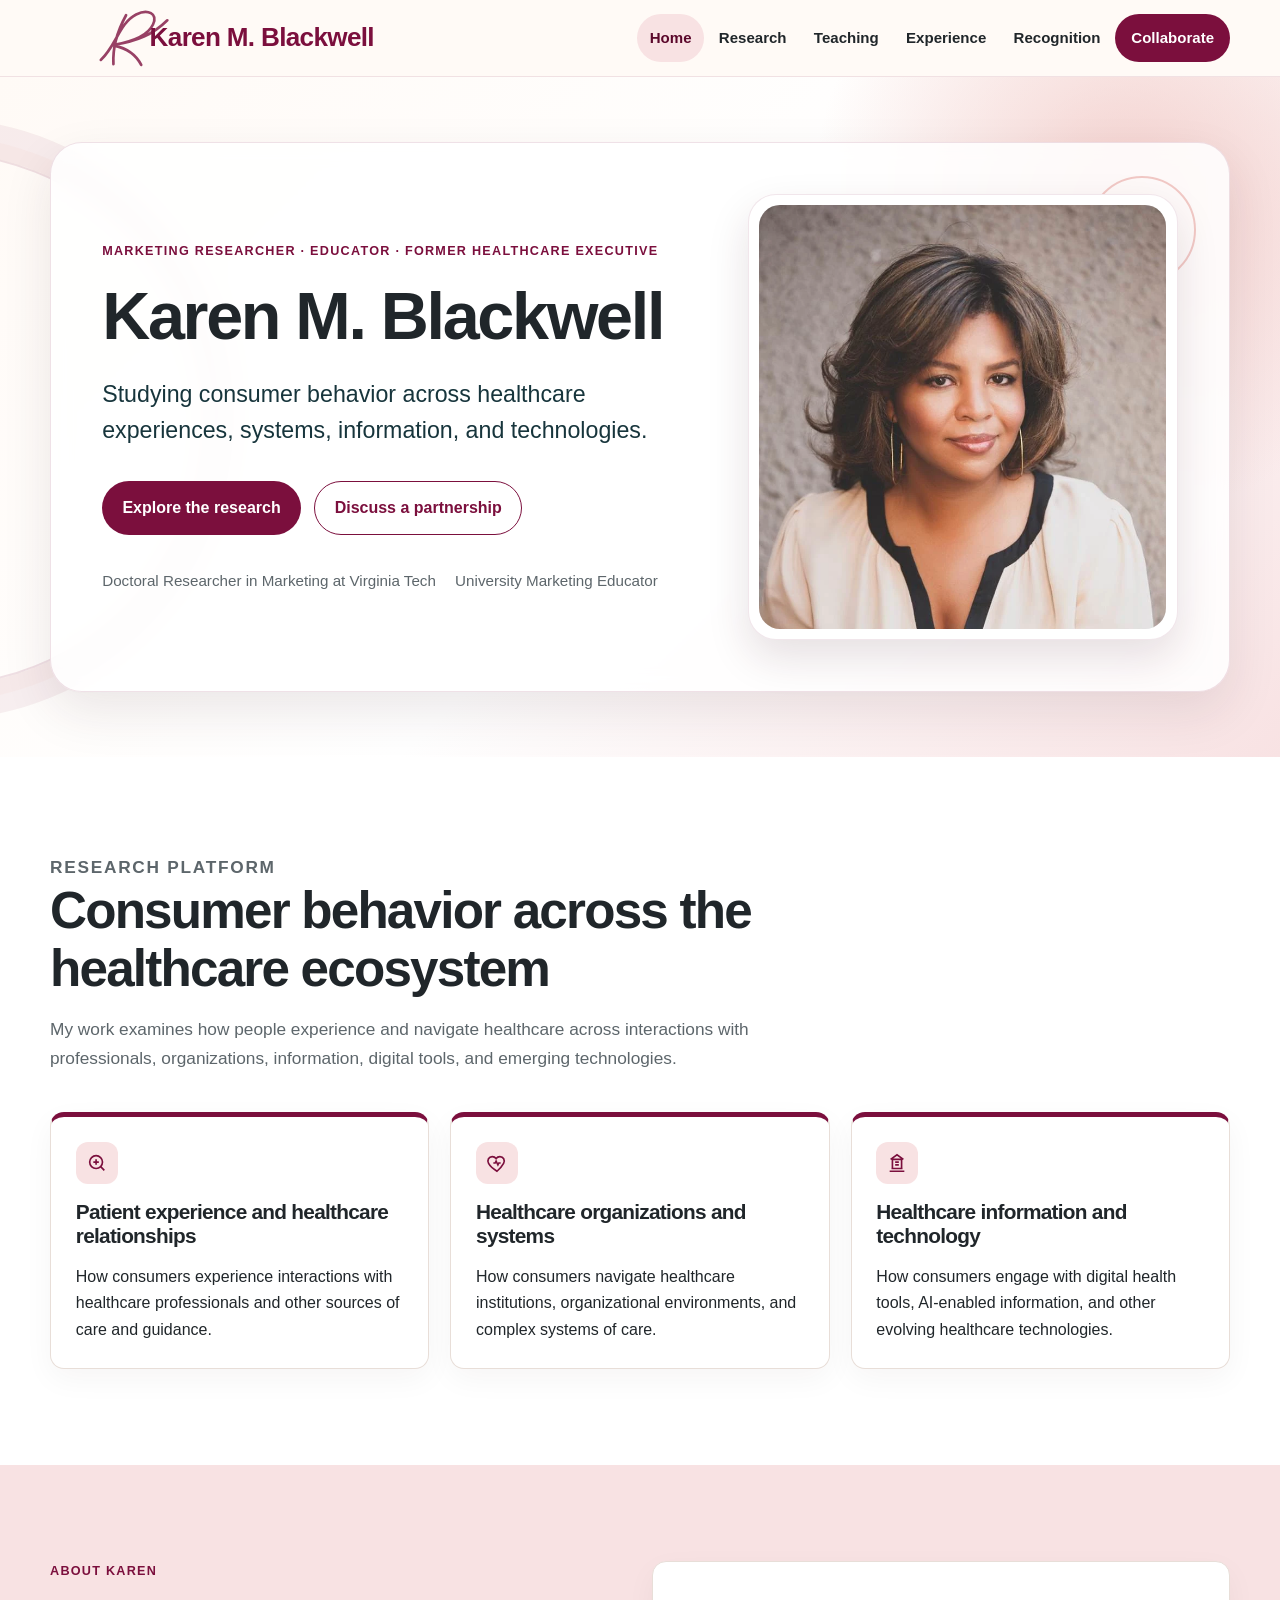
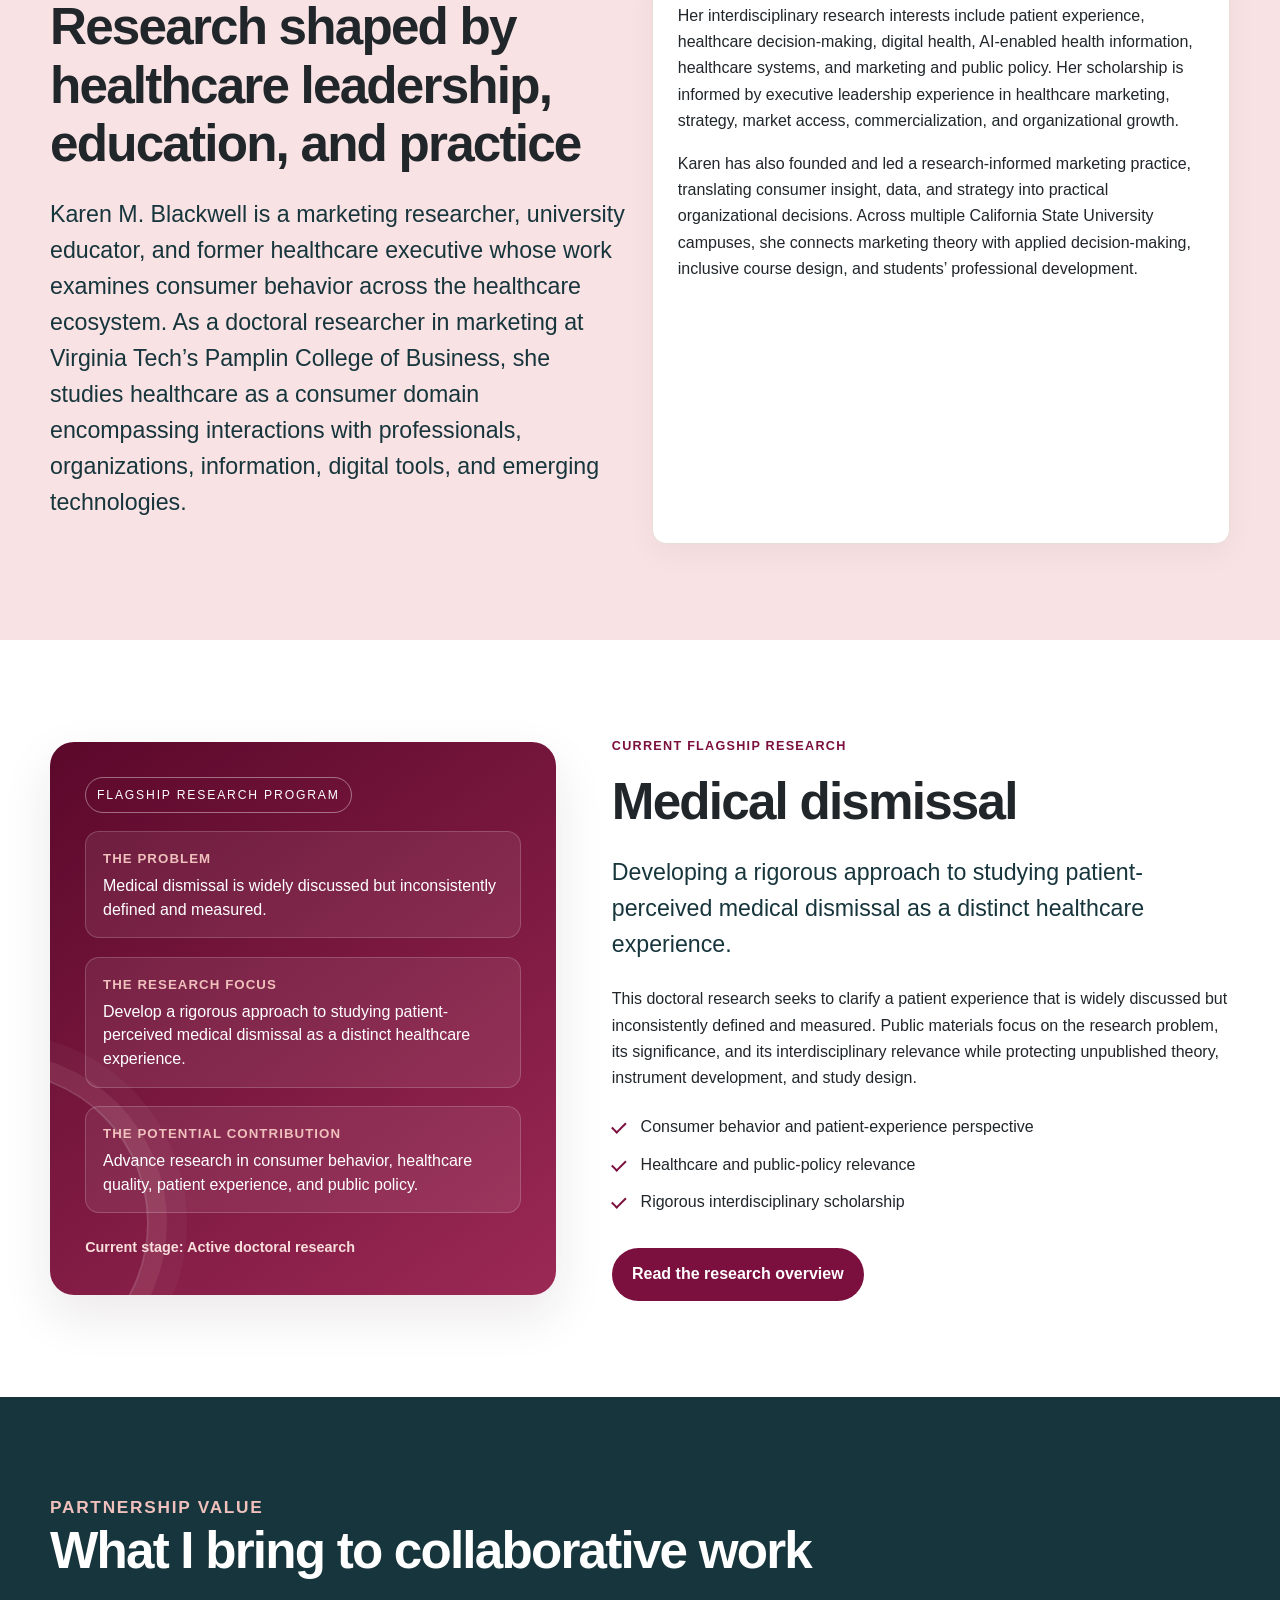
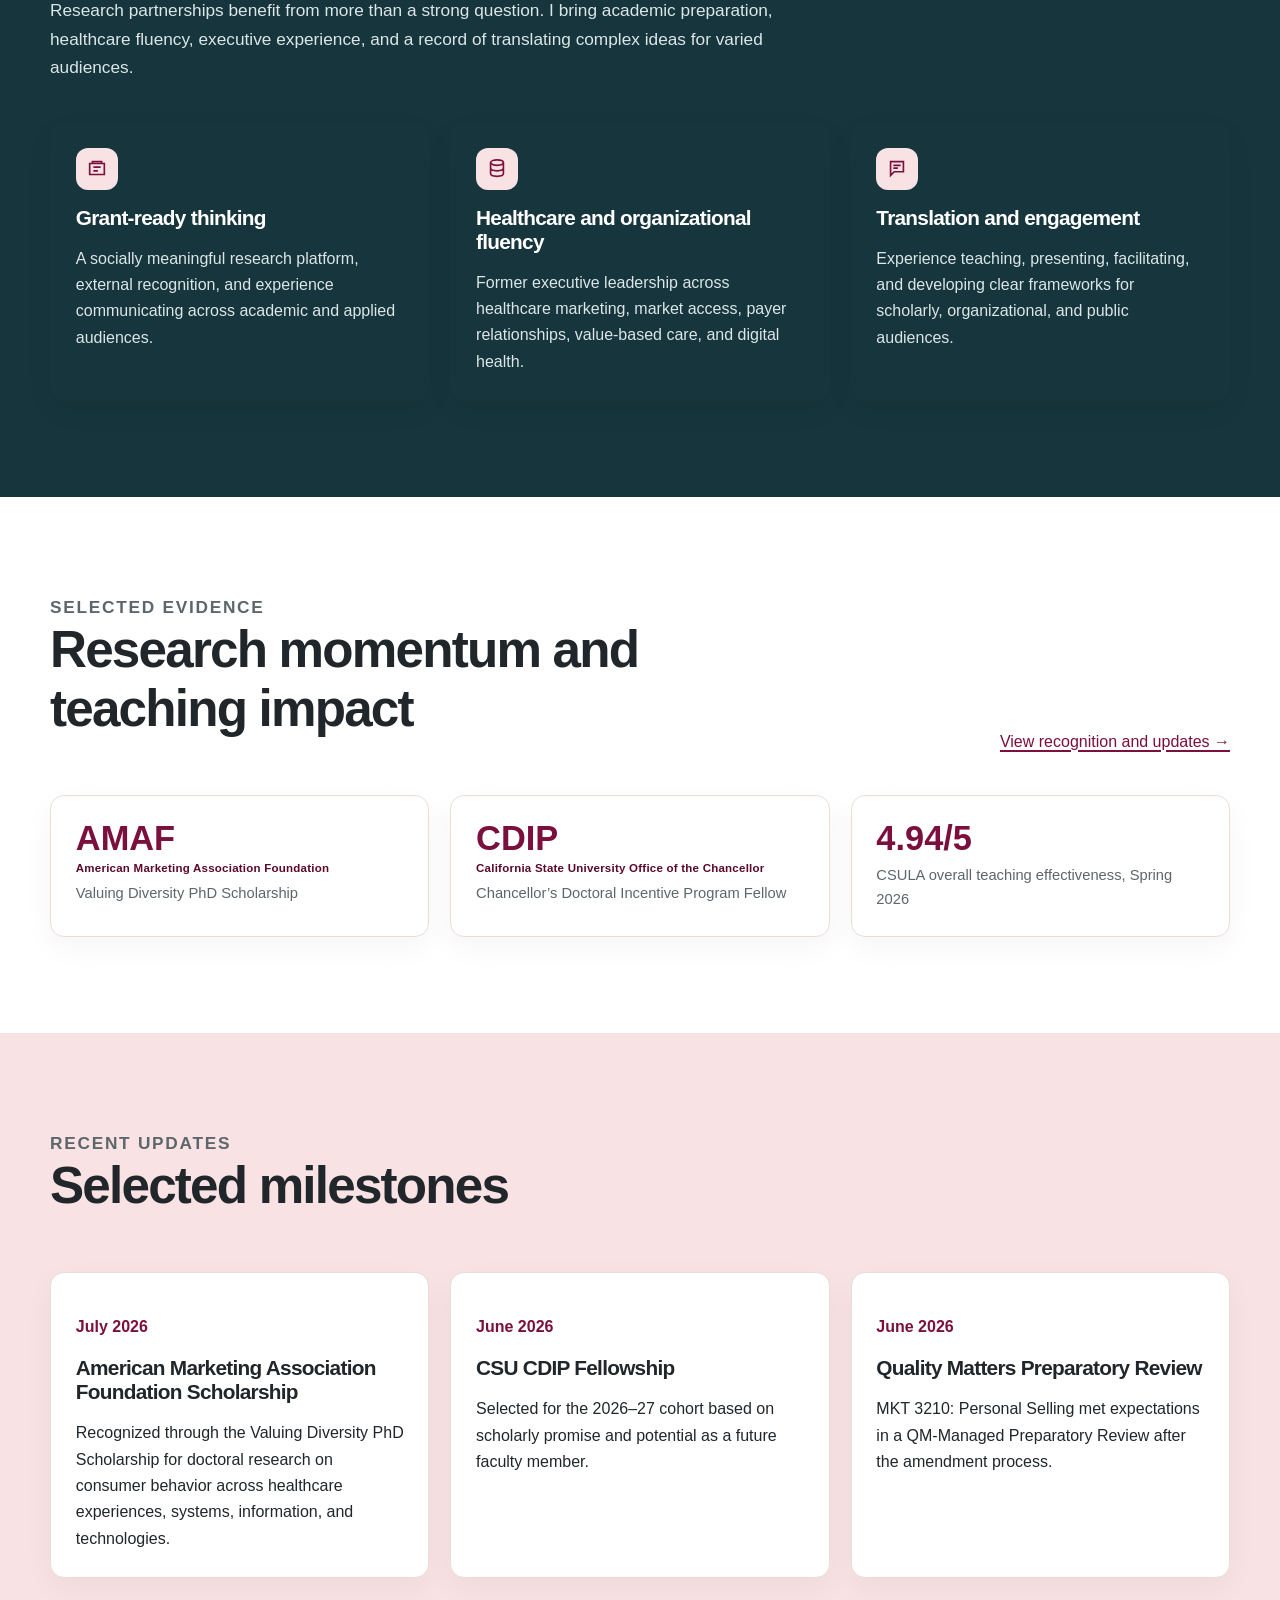
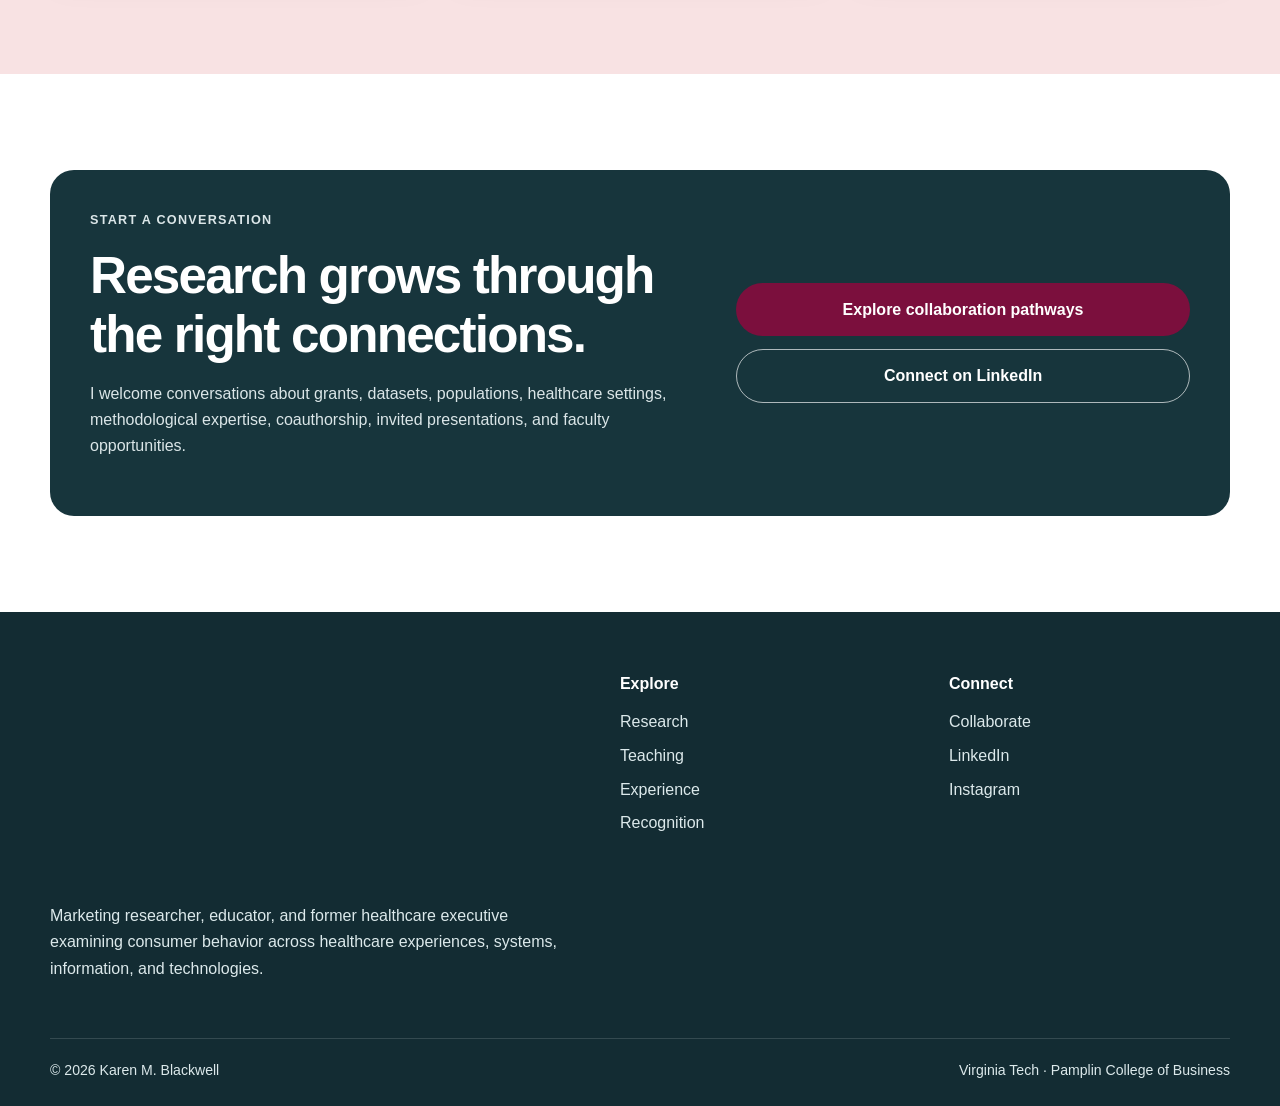
==== commit 8b79041c: "Refresh homepage header wordmark and favicon" ====
--- a/index.html
+++ b/index.html
@@ -7,15 +7,25 @@
   <meta name="description" content="Karen M. Blackwell is a marketing researcher, educator, and former healthcare executive studying consumer behavior across healthcare experiences, systems, information, and technologies.">
   <meta name="theme-color" content="#7b0f3d">
   <link rel="canonical" href="https://karenmblackwell.com/">
-  <link rel="icon" href="assets/images/favicon.svg" type="image/svg+xml">
+  <link rel="icon" href="/assets/images/favicon.svg?v=20260803-1615" type="image/svg+xml" sizes="any">
+  <link rel="shortcut icon" href="/assets/images/favicon.svg?v=20260803-1615">
+  <link rel="apple-touch-icon" sizes="180x180" href="/assets/images/apple-touch-icon.png">
+  <link rel="manifest" href="/site.webmanifest">
   <link rel="stylesheet" href="assets/css/styles.css">
   <meta property="og:title" content="Karen M. Blackwell | Marketing Researcher &amp; Educator">
-  <meta property="og:description" content="Karen M. Blackwell is a marketing researcher, educator, and former healthcare executive studying consumer behavior across healthcare experiences, systems, information, and technologies.">
+  <meta property="og:description" content="Studying consumer behavior across healthcare experiences, systems, information, and technologies.">
   <meta property="og:type" content="website">
   <meta property="og:site_name" content="Karen M. Blackwell">
   <meta property="og:url" content="https://karenmblackwell.com/">
-  <meta property="og:image" content="https://karenmblackwell.com/assets/images/karen-blackwell-social-card.png">
+  <meta property="og:image" content="https://karenmblackwell.com/assets/images/karen-blackwell-social-card.jpg">
+  <meta property="og:image:secure_url" content="https://karenmblackwell.com/assets/images/karen-blackwell-social-card.jpg">
+  <meta property="og:image:type" content="image/jpeg">
+  <meta property="og:image:width" content="1200">
+  <meta property="og:image:height" content="630">
+  <meta property="og:image:alt" content="Karen M. Blackwell, Marketing Researcher and Educator — Consumer behavior across the healthcare ecosystem">
   <meta name="twitter:card" content="summary_large_image">
+  <meta name="twitter:image" content="https://karenmblackwell.com/assets/images/karen-blackwell-social-card.jpg">
+  <meta name="twitter:image:alt" content="Karen M. Blackwell, Marketing Researcher and Educator — Consumer behavior across the healthcare ecosystem">
   <script type="application/ld+json">{
     "@context":"https://schema.org",
     "@type":"Person",
@@ -38,8 +48,12 @@
 <a class="skip-link" href="#main">Skip to main content</a>
 <header class="site-header">
   <div class="container nav-wrap">
-    <a class="brand" href="index.html" aria-label="Karen M. Blackwell home">
-      <span class="brand-mark" aria-hidden="true">KMB</span><span class="brand-name">Karen M. Blackwell</span>
+    <a class="brand brand-wordmark" href="index.html" aria-label="Karen M. Blackwell home" style="display:inline-flex;align-items:center;width:min(430px,58vw);max-width:430px;height:64px;text-decoration:none">
+      <svg class="header-wordmark" viewBox="0 0 430 76" role="img" aria-labelledby="header-wordmark-title-static" xmlns="http://www.w3.org/2000/svg" style="display:block;width:100%;height:auto;max-height:64px;overflow:visible">
+        <title id="header-wordmark-title-static">Karen M. Blackwell</title>
+        <path d="M20 64 C38 48, 42 20, 62 10 C76 3, 88 9, 82 22 C75 37, 53 43, 36 46 C63 42, 82 34, 99 17 M50 11 C39 31, 34 51, 35 69 M36 47 C50 50, 62 58, 68 70" fill="none" stroke="#7b0f3d" stroke-width="3.2" stroke-linecap="round" stroke-linejoin="round" opacity="0.78"/>
+        <text x="78" y="48" fill="#7b0f3d" font-family="Avenir Next, Avenir, Montserrat, Inter, Arial, sans-serif" font-size="31" font-weight="750" letter-spacing="-0.8">Karen M. Blackwell</text>
+      </svg>
     </a>
     <button class="nav-toggle" aria-label="Open navigation" aria-expanded="false" aria-controls="site-nav">
       <svg viewBox="0 0 24 24" fill="none" stroke="currentColor" stroke-width="2"><path d="M4 7h16M4 12h16M4 17h16"/></svg>
@@ -194,6 +208,6 @@
     <div class="footer-bottom"><span>© <span data-current-year></span> Karen M. Blackwell</span><span>Virginia Tech · Pamplin College of Business</span></div>
   </div>
 </footer>
-<script src="assets/js/main.js" defer></script>
+<script src="assets/js/main.js?v=20260803-1615" defer></script>
 </body>
 </html>
